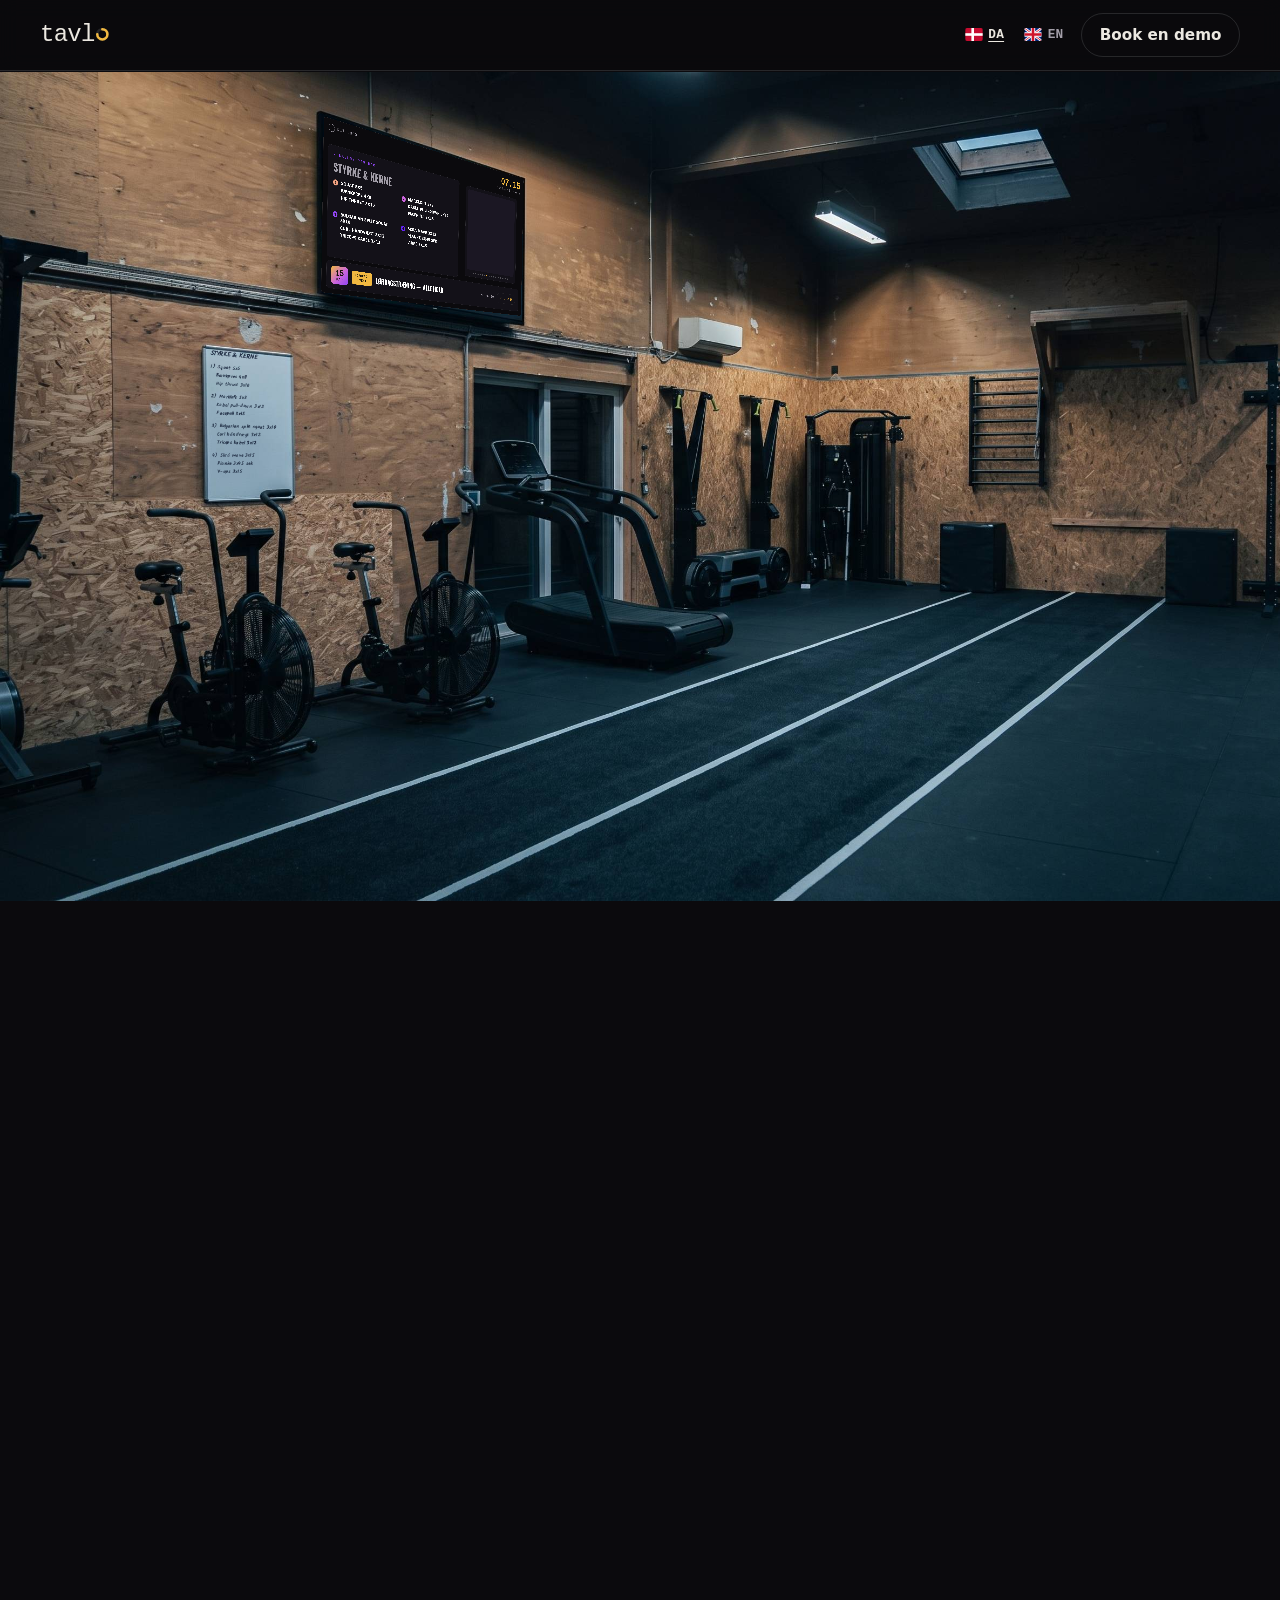
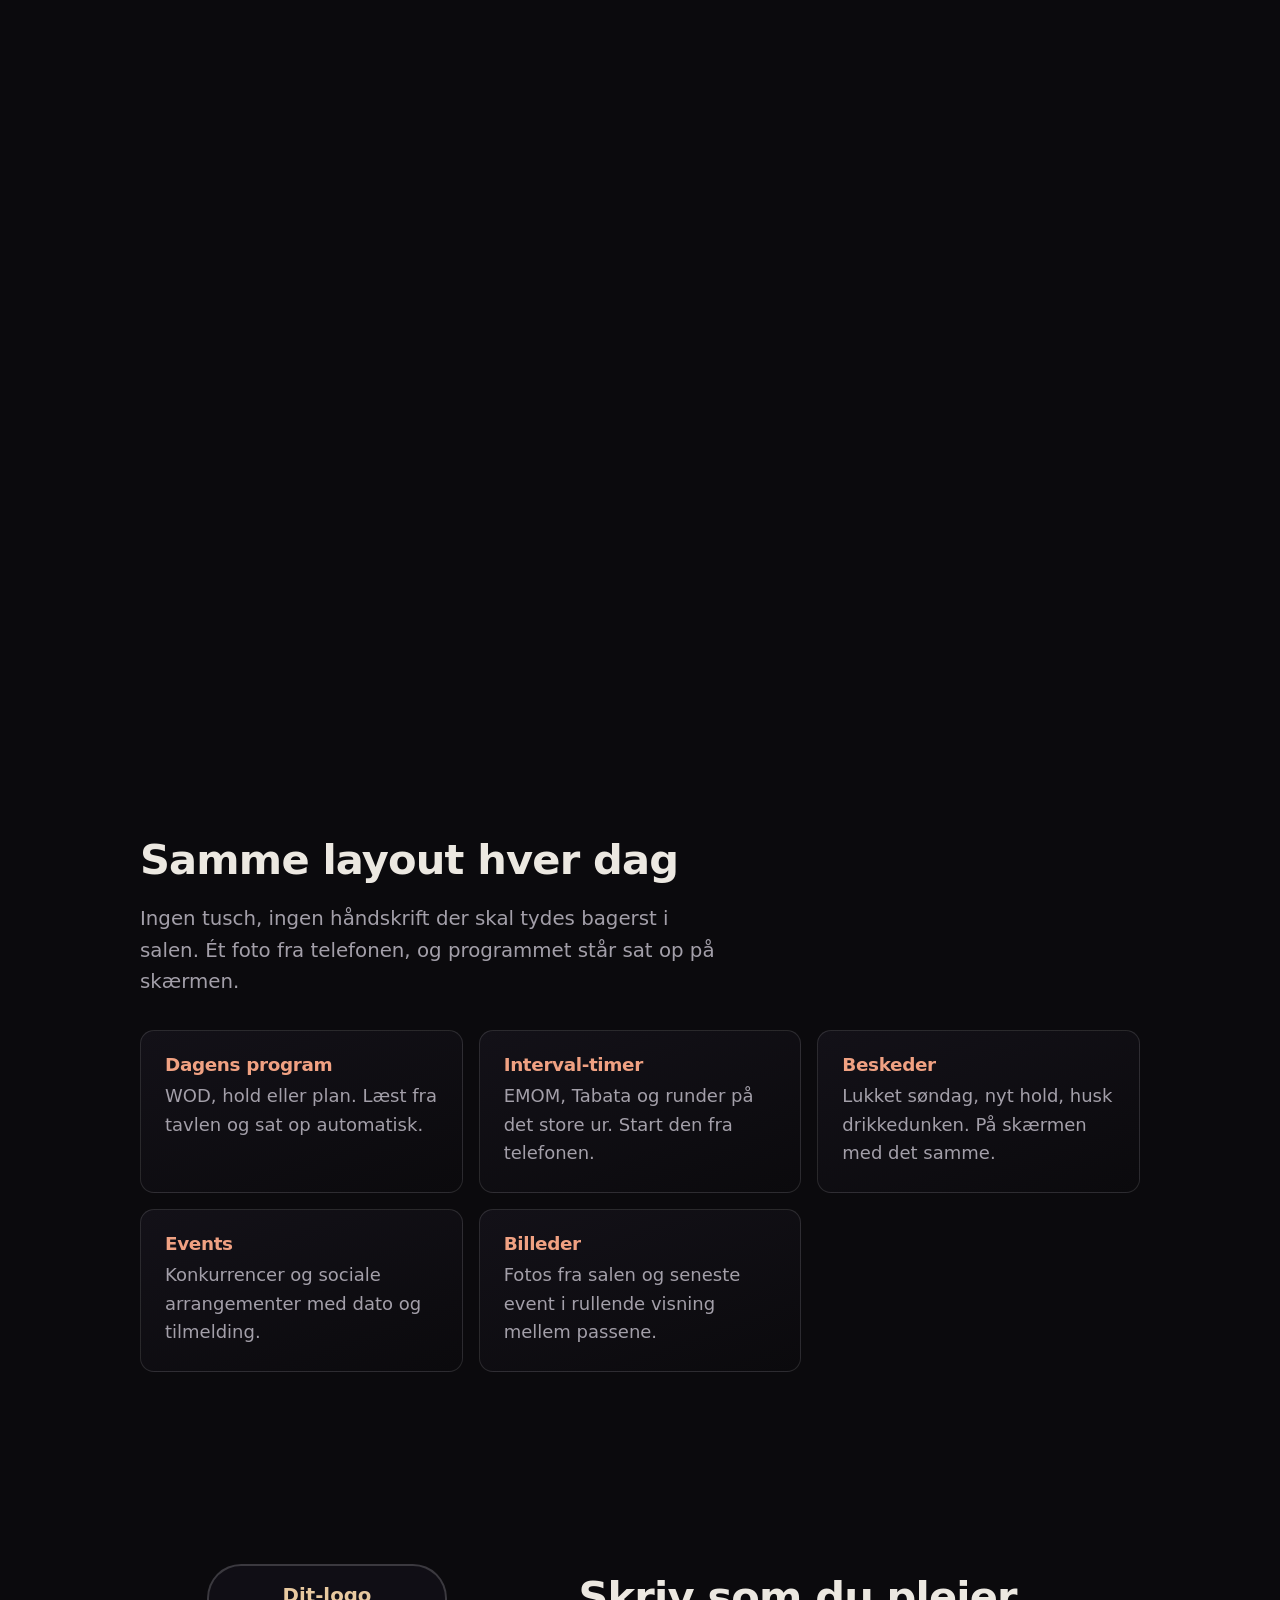
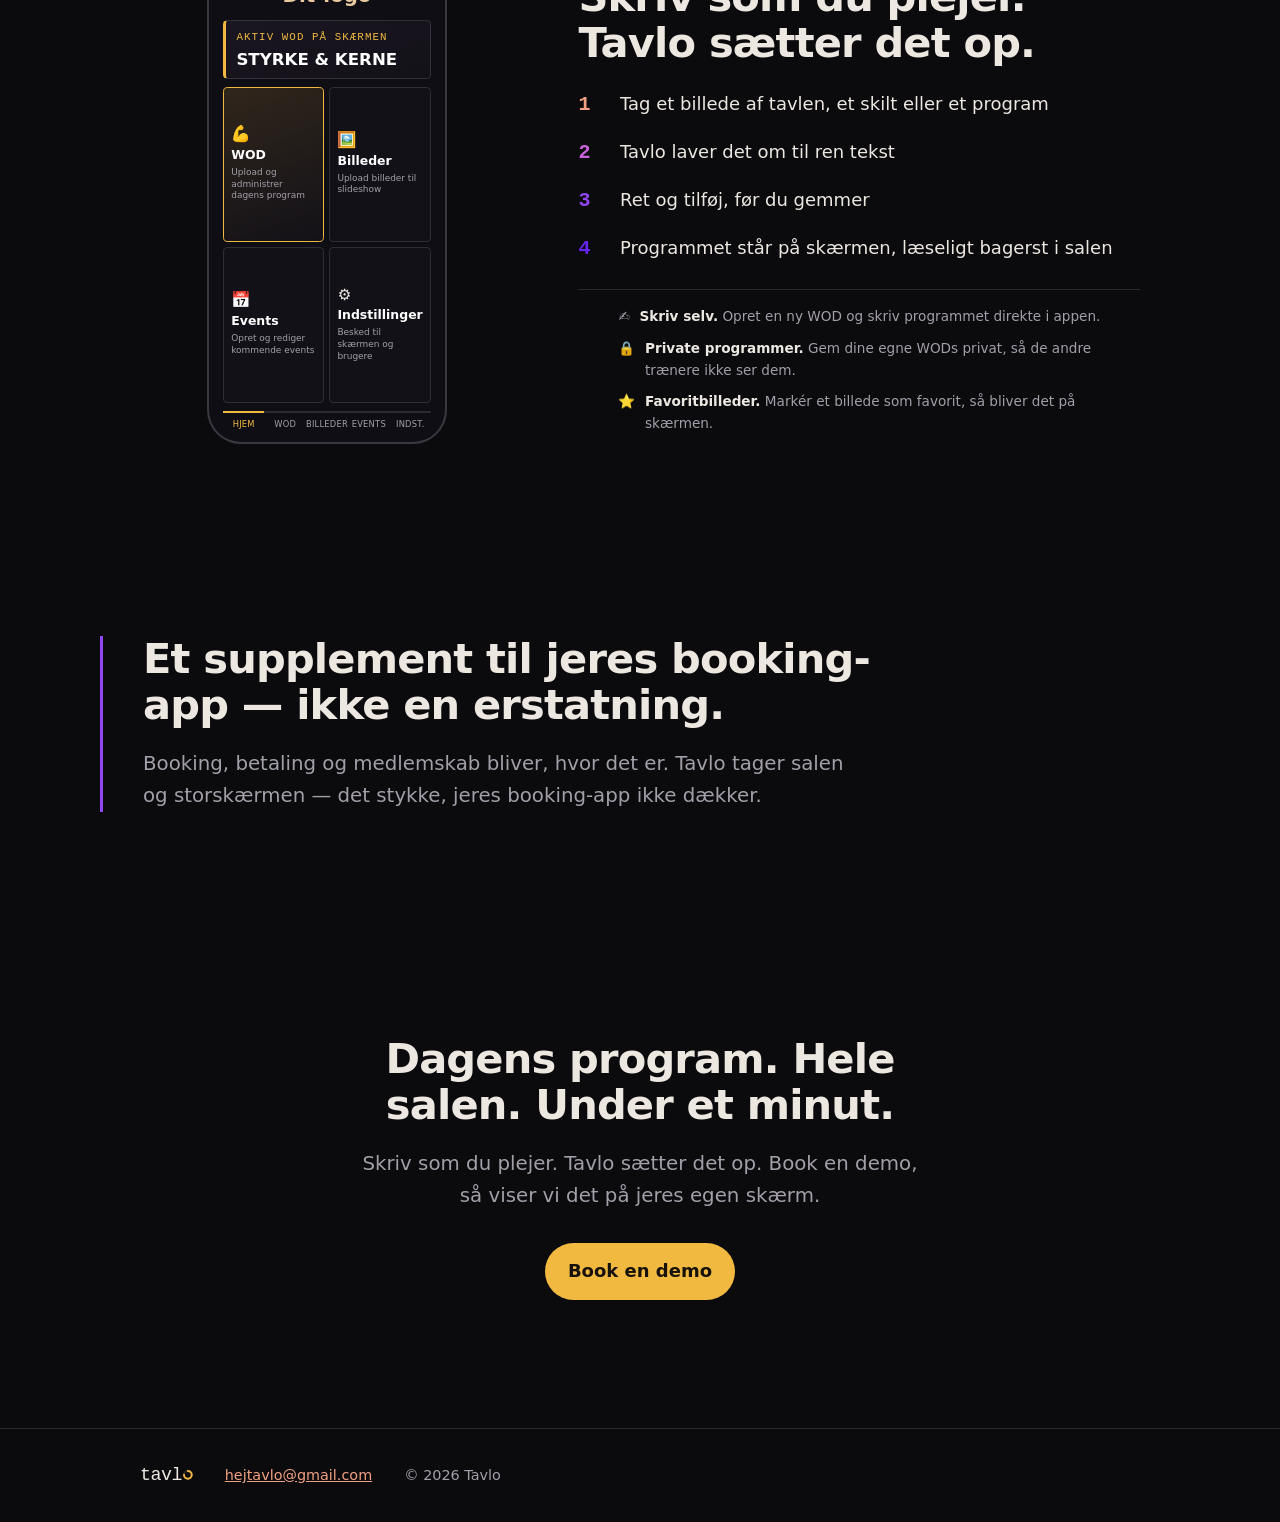
==== index.html @ c0d08b03 "Ny note-tekst og kortere hale i hero-sekvensen Noten sagde "Ingen indtastning" — det er ikke pointen" ====
<!doctype html>
<html lang="da">
<head>
  <meta charset="utf-8">
  <meta name="viewport" content="width=device-width, initial-scale=1">
  <title>Tavlo — dagens program på storskærmen, styret fra lommen</title>
  <meta name="description" content="Tavlo viser dagens program på storskærmen i salen — interval-timer, beskeder, events og billeder. Skriv tavlen som du plejer. Tavlo læser den og sætter programmet op på skærmen. Styret fra telefonen på under et minut.">
  <meta name="color-scheme" content="dark">
  <meta name="theme-color" content="#0B0A0D">
  <!-- Fjernes ved lancering — sitet er ikke offentligt annonceret endnu. -->
  <meta name="robots" content="noindex">
  <link rel="alternate" hreflang="da" href="https://dktoby84.github.io/tavlo/index.html">
  <link rel="alternate" hreflang="en" href="https://dktoby84.github.io/tavlo/en/index.html">
  <link rel="alternate" hreflang="x-default" href="https://dktoby84.github.io/tavlo/index.html">
  <link rel="icon" href="data:image/svg+xml,<svg xmlns='http://www.w3.org/2000/svg' viewBox='0 0 32 32'><circle cx='16' cy='16' r='11' fill='none' stroke='%23F2B941' stroke-width='4' stroke-linecap='round' stroke-dasharray='52 17' transform='rotate(-90 16 16)'/></svg>">
  <link rel="stylesheet" href="css/style.css">
  <script>document.documentElement.classList.add('js')</script>
</head>
<body id="top">
  <a class="skip" href="#indhold">Spring til indhold</a>

  <header class="site">
    <a class="wordmark" href="#top" aria-label="Tavlo"><span>tavl</span><svg class="ring" viewBox="0 0 100 100" aria-hidden="true"><circle class="ring-track" cx="50" cy="50" r="40"/><circle class="ring-arc" cx="50" cy="50" r="40"/></svg></a>
    <div class="site__actions">
      <nav class="lang-switch" aria-label="Sprog / Language">
        <a href="index.html" lang="da" hreflang="da" aria-current="page" data-lang-link>
          <svg class="lang-switch__flag" viewBox="0 0 20 15" aria-hidden="true"><rect width="20" height="15" fill="#c60c30"/><rect x="7" width="3" height="15" fill="#fff"/><rect y="6" width="20" height="3" fill="#fff"/></svg>
          <span>DA</span>
        </a>
        <a href="en/index.html" lang="en" hreflang="en" data-lang-link>
          <svg class="lang-switch__flag" viewBox="0 0 20 15" aria-hidden="true"><clipPath id="uk-clip-da"><rect width="20" height="15"/></clipPath><g clip-path="url(#uk-clip-da)"><rect width="20" height="15" fill="#00247d"/><path d="M0,0 L20,15 M20,0 L0,15" stroke="#fff" stroke-width="3"/><path d="M0,0 L20,15 M20,0 L0,15" stroke="#cf142b" stroke-width="1"/><path d="M10,0 V15 M0,7.5 H20" stroke="#fff" stroke-width="5"/><path d="M10,0 V15 M0,7.5 H20" stroke="#cf142b" stroke-width="3"/></g></svg>
          <span>EN</span>
        </a>
      </nav>
      <a class="btn btn-ghost" href="#demo">Book en demo</a>
    </div>
  </header>

  <main id="indhold">

    <section id="hero" class="hero-seq" aria-label="Fra telefonen til storskærmen">
      <div class="hero-seq__track" data-hero-track>
        <div class="hero-seq__stage" data-hero-stage>

          <!-- SCENE: room.jpg + dashboard-mock i fotoets pixelrum (2752x1536).
               JS saetter én transform paa .hero-scene og en homografi (matrix3d)
               paa #layer-screen (mapper 1920x1080 til tv-skaermens fire hjoerner). -->
          <div class="hero-scene" data-hero-scene aria-hidden="true">
            <figure class="hero-scene__photo-fig">
              <div class="hero-scene__photo-box">
                <img class="hero-scene__photo" src="assets/room.jpg" alt="" width="2752" height="1536">
                <!-- Haandskrevet program paa whiteboardet i baggrunden — samme
                     indhold som dashboardet (#layer-screen), bare i haanden.
                     Koordinater er kalibreret mod den lille tavle paa vaeggen
                     i room.jpg (venstre for tv'et), IKKE mod TV-quaden. -->
                <svg class="hero-scene__board" viewBox="0 0 2752 1536" preserveAspectRatio="xMidYMid slice" aria-hidden="true" focusable="false">
                  <!-- Tavlens hvide flade i room.jpg har hjoernerne (381.8 505.7)
                       (536.8 521.9) (540.4 787.5) (386.6 793.2). Den staar i
                       perspektiv: oeverste kant haelder +6 grader, nederste -2,
                       mens sidekanterne staar naesten lodret. Derfor har hver
                       linje sin EGEN rotation, regnet i tavlens plan — ét
                       faelles rotate() ville vippe hele lodret-aksen og lade
                       linjerne vandre ud over venstre kant paa vej ned. -->
                  <g font-size="8.8">
                    <text x="389.6" y="524.2" transform="rotate(5.47 389.6 524.2)" font-size="12" fill-opacity="0.9">STYRKE &amp; KERNE</text>
                    <text x="390.0" y="548.1" transform="rotate(4.80 390.0 548.1)" fill-opacity="0.82">1) Squat 5x5</text>
                    <text x="399.9" y="564.4" transform="rotate(4.36 399.9 564.4)" fill-opacity="0.88">Bænkpres 4x8</text>
                    <text x="400.2" y="579.8" transform="rotate(3.93 400.2 579.8)" fill-opacity="0.76">Hip thrust 3x10</text>
                    <text x="390.9" y="603.0" transform="rotate(3.26 390.9 603.0)" fill-opacity="0.86">2) Markløft 5x3</text>
                    <text x="400.8" y="619.0" transform="rotate(2.82 400.8 619.0)" fill-opacity="0.8">Kabel pull-down 3x12</text>
                    <text x="401.1" y="634.5" transform="rotate(2.38 401.1 634.5)" fill-opacity="0.9">Facepull 3x15</text>
                    <text x="391.9" y="657.9" transform="rotate(1.71 391.9 657.9)" fill-opacity="0.84">3) Bulgarian split squat 3x10</text>
                    <text x="401.7" y="673.6" transform="rotate(1.27 401.7 673.6)" fill-opacity="0.76">Curl håndvægt 3x12</text>
                    <text x="401.9" y="689.0" transform="rotate(0.83 401.9 689.0)" fill-opacity="0.9">Triceps kabel 3x12</text>
                    <text x="392.8" y="712.6" transform="rotate(0.16 392.8 712.6)" fill-opacity="0.82">4) Skrå mave 3x15</text>
                    <text x="402.6" y="728.0" transform="rotate(-0.28 402.6 728.0)" fill-opacity="0.88">Planke 3x45 sek</text>
                    <text x="402.8" y="743.4" transform="rotate(-0.72 402.8 743.4)" fill-opacity="0.8">V-ups 3x15</text>
                  </g>
                </svg>
              </div>
              <figcaption class="hero-layer__cap">1 — Rummet. Storskærmen på væggen er sort.</figcaption>
            </figure>

            <div class="hero-scene__screen" id="layer-screen">
              <div class="dash">
                <div class="dash__top">
                  <span class="dash__brand"><span class="dash__brand-ring" aria-hidden="true"></span><span class="dash__brand-label">Dit logo</span></span>
                  <div class="dash__clock">
                    <b class="mono">07.15</b>
                    <span class="mono">Mandag 10. marts</span>
                  </div>
                </div>

                <div class="dash__body">
                  <div class="dash__card dash__program">
                    <p class="dash__eyebrow">— Dagens program</p>
                    <h2 class="dash__title" data-wod-title>Styrke &amp; kerne</h2>
                    <div class="dash__groups">
                      <div class="dash__group">
                        <span class="dash__gnum" style="--gc: var(--orange)">1</span>
                        <ul>
                          <li>Squat 5x5</li>
                          <li>Bænkpres 4x8</li>
                          <li>Hip thrust 3x10</li>
                        </ul>
                      </div>
                      <div class="dash__group">
                        <span class="dash__gnum" style="--gc: var(--magenta)">2</span>
                        <ul>
                          <li>Markløft 5x3</li>
                          <li>Kabel pull-down 3x12</li>
                          <li>Facepull 3x15</li>
                        </ul>
                      </div>
                      <div class="dash__group">
                        <span class="dash__gnum" style="--gc: var(--lilla)">3</span>
                        <ul>
                          <li>Bulgarian split squat 3x10</li>
                          <li>Curl håndvægt 3x12</li>
                          <li>Triceps kabel 3x12</li>
                        </ul>
                      </div>
                      <div class="dash__group">
                        <span class="dash__gnum" style="--gc: var(--viola)">4</span>
                        <ul>
                          <li>Skrå mave 3x15</li>
                          <li>Planke 3x45 sek</li>
                          <li>V-ups 3x15</li>
                        </ul>
                      </div>
                    </div>
                  </div>

                  <figure class="dash__card dash__media">
                    <div class="dash__photobox" aria-hidden="true">
                      <div class="dash__photobox__sharp"></div>
                    </div>
                    <span class="dash__dots" aria-hidden="true">
                      <i></i><i></i><i></i><i></i><i></i><i></i><i></i><i class="on"></i><i></i><i></i>
                      <i></i><i></i><i></i><i></i><i></i><i></i><i></i><i></i><i></i><i></i>
                    </span>
                  </figure>
                </div>

                <div class="dash__event">
                  <div class="dash__evdate">
                    <b class="mono">15</b>
                    <span>MAR</span>
                  </div>
                  <p class="dash__evtag">Kommende<br>event</p>
                  <p class="dash__evname">Lørdagstræning — alle hold</p>
                  <p class="dash__evtime">kl. 09:30</p>
                  <span class="dash__evcount">om 5 dage</span>
                </div>
              </div>
              <p class="hero-layer__cap">3 — Storskærmen: dagens program.</p>
            </div>

            <svg class="hero-scene__debug" data-hero-debug viewBox="0 0 2752 1536" preserveAspectRatio="none" hidden>
              <polygon class="dbg-tv"></polygon>
              <polygon class="dbg-dst"></polygon>
            </svg>
          </div>

          <!-- TELEFON i forgrunden. hand.webp = haand + telefon (aegte alfakanal). Rent
               billede, ingen skaerm-mock ovenpaa. -->
          <div class="hero-phone" id="layer-hand" aria-hidden="true">
            <div class="hero-phone__device">
              <img class="hero-phone__img" src="assets/hand.webp" alt="">
              <!-- daekker "WOD" fra fotoet med samme titel som dashboardet (WOD_TITLE
                   i js/main.js). Faldbacktekst her er kun til uden-JS — hold den i sync. -->
              <div class="hero-phone__title" aria-hidden="true"><span data-wod-title>Styrke &amp; kerne</span></div>
              <div class="hero-phone__glow" data-phone-glow></div>
            </div>
            <p class="hero-layer__cap">2 — Telefonen med Tavlo.</p>
          </div>

          <!-- Én linje hen over selve overfoerslen: pointen med det hele. I
               fald-tilbagen staar den som almindelig tekst mellem telefonen og
               skaermen; med hero-on krydsfader den ind i det frie felt under
               tv'et og til hoejre for tavlen (se --note i js/main.js). -->
          <p class="hero-seq__note" id="hero-note">Tavlen skal ikke skrives om flere gange om dagen.</p>

          <!-- SEND-BUE: telefon -> tv, mellem etape 2/3 og 4. Ren p-styret via JS
               (path/dashoffset/dot), ingen egen animation-timer — koerer derfor
               korrekt baglaens ved tilbage-scroll. Skjult uden hero-on. -->
          <svg class="hero-send" data-hero-send aria-hidden="true">
            <defs>
              <linearGradient id="send-grad" data-send-grad gradientUnits="userSpaceOnUse" x1="0" y1="0" x2="0" y2="0">
                <stop offset="0%" stop-color="#F0A182"/>
                <stop offset="35%" stop-color="#CA64DC"/>
                <stop offset="68%" stop-color="#9046F3"/>
                <stop offset="100%" stop-color="#6525F7"/>
              </linearGradient>
              <filter id="send-glow" x="-60%" y="-60%" width="220%" height="220%">
                <feGaussianBlur stdDeviation="2.4" result="blur"/>
                <feMerge><feMergeNode in="blur"/><feMergeNode in="SourceGraphic"/></feMerge>
              </filter>
            </defs>
            <path class="hero-send__path" data-send-path></path>
            <circle class="hero-send__dot" data-send-dot r="5"></circle>
          </svg>

          <!-- Del A: overskrift + CTA — synlig oven paa rummet fra start. -->
          <div class="hero-seq__copy" id="hero-copy">
            <h1>Tavlen på væggen. Styret fra lommen.</h1>
            <p class="lead">Skriv som du plejer. Tavlo sætter programmet op på skærmen.</p>
            <a class="btn btn-primary" href="#demo">Book en demo</a>
          </div>

        </div>
      </div>
    </section>

    <section id="features" class="features">
      <div class="wrap">
        <h2 class="reveal">Samme layout hver dag</h2>
        <p class="lead reveal">Ingen tusch, ingen håndskrift der skal tydes bagerst i salen. Ét foto fra telefonen, og programmet står sat op på skærmen.</p>
        <ul class="feature-grid">
          <li class="card reveal">
            <h3>Dagens program</h3>
            <p>WOD, hold eller plan. Læst fra tavlen og sat op automatisk.</p>
          </li>
          <li class="card reveal">
            <h3>Interval-timer</h3>
            <p>EMOM, Tabata og runder på det store ur. Start den fra telefonen.</p>
          </li>
          <li class="card reveal">
            <h3>Beskeder</h3>
            <p>Lukket søndag, nyt hold, husk drikkedunken. På skærmen med det samme.</p>
          </li>
          <li class="card reveal">
            <h3>Events</h3>
            <p>Konkurrencer og sociale arrangementer med dato og tilmelding.</p>
          </li>
          <li class="card reveal">
            <h3>Billeder</h3>
            <p>Fotos fra salen og seneste event i rullende visning mellem passene.</p>
          </li>
        </ul>
      </div>
    </section>

    <section id="tavle" class="phone-sec">
      <div class="wrap phone-grid">
        <div class="phone-media reveal" aria-hidden="true">
          <!-- Appens hjemmeskaerm, ren HTML/CSS — ingen ny billedfil. -->
          <div class="phone">
            <p class="phone__top">Dit-logo</p>
            <div class="phone__wod">
              <p class="phone__label">Aktiv WOD på skærmen</p>
              <p class="phone__wodtitle" data-wod-title>Styrke &amp; kerne</p>
            </div>
            <div class="phone__tiles">
              <div class="phone__tile phone__tile--active">
                <span class="phone__tile-emoji">💪</span>
                <p class="phone__tile-title">WOD</p>
                <p class="phone__tile-sub">Upload og administrer dagens program</p>
              </div>
              <div class="phone__tile">
                <span class="phone__tile-emoji">🖼️</span>
                <p class="phone__tile-title">Billeder</p>
                <p class="phone__tile-sub">Upload billeder til slideshow</p>
              </div>
              <div class="phone__tile">
                <span class="phone__tile-emoji">📅</span>
                <p class="phone__tile-title">Events</p>
                <p class="phone__tile-sub">Opret og rediger kommende events</p>
              </div>
              <div class="phone__tile">
                <span class="phone__tile-emoji">⚙️</span>
                <p class="phone__tile-title">Indstillinger</p>
                <p class="phone__tile-sub">Besked til skærmen og brugere</p>
              </div>
            </div>
            <nav class="phone__nav">
              <span class="on">Hjem</span>
              <span>WOD</span>
              <span>Billeder</span>
              <span>Events</span>
              <span>Indst.</span>
            </nav>
          </div>
        </div>
        <div class="phone-copy">
          <h2 class="reveal">Skriv som du plejer. Tavlo sætter det op.</h2>
          <ol class="tavle-steps reveal">
            <li><span class="tavle-steps__num mono" style="color: var(--orange)">1</span><p>Tag et billede af tavlen, et skilt eller et program</p></li>
            <li><span class="tavle-steps__num mono" style="color: var(--magenta)">2</span><p>Tavlo laver det om til ren tekst</p></li>
            <li><span class="tavle-steps__num mono" style="color: var(--lilla)">3</span><p>Ret og tilføj, før du gemmer</p></li>
            <li><span class="tavle-steps__num mono" style="color: var(--viola)">4</span><p>Programmet står på skærmen, læseligt bagerst i salen</p></li>
          </ol>
          <ul class="tavle-minor reveal">
            <li><span aria-hidden="true">✍️</span> <span><strong>Skriv selv.</strong> Opret en ny WOD og skriv programmet direkte i appen.</span></li>
            <li><span aria-hidden="true">🔒</span> <span><strong>Private programmer.</strong> Gem dine egne WODs privat, så de andre trænere ikke ser dem.</span></li>
            <li><span aria-hidden="true">⭐</span> <span><strong>Favoritbilleder.</strong> Markér et billede som favorit, så bliver det på skærmen.</span></li>
          </ul>
        </div>
      </div>
    </section>

    <section id="position" class="position">
      <div class="wrap">
        <h2 class="reveal">Et supplement til jeres booking-app — ikke en erstatning.</h2>
        <p class="lead reveal">Booking, betaling og medlemskab bliver, hvor det er. Tavlo tager salen
          og storskærmen — det stykke, jeres booking-app ikke dækker.</p>
      </div>
    </section>

    <section id="demo" class="demo">
      <div class="wrap">
        <h2 class="reveal">Dagens program. Hele salen. Under et minut.</h2>
        <p class="lead reveal">Skriv som du plejer. Tavlo sætter det op. Book en demo, så viser vi det på jeres egen skærm.</p>
        <p class="reveal"><a class="btn btn-primary" href="mailto:hejtavlo@gmail.com?subject=Demo%20af%20Tavlo">Book en demo</a></p>
      </div>
    </section>

  </main>

  <footer class="site-foot">
    <div class="wrap foot-grid">
      <span class="wordmark small" aria-hidden="true"><span>tavl</span><svg class="ring" viewBox="0 0 100 100" aria-hidden="true"><circle class="ring-track" cx="50" cy="50" r="40"/><circle class="ring-arc" cx="50" cy="50" r="40"/></svg></span>
      <a href="mailto:hejtavlo@gmail.com">hejtavlo@gmail.com</a>
      <span>© 2026 Tavlo</span>
    </div>
  </footer>

  <script src="js/main.js" defer></script>
</body>
</html>
---- css/style.css ----
/* Tavlo — marketing-site. Vanilla CSS, ingen build. */

/* Smal, fed display-skrift til dashboard-mockets overskrifter (Oswald 700,
   OFL-licens, selv-hostet — ingen Google Fonts-CDN paa den lave side). */
@font-face {
  font-family: "Oswald";
  font-style: normal;
  font-weight: 700;
  font-display: swap;
  src: url("../assets/fonts/oswald-700.woff2") format("woff2");
}

/* Haandskrift til tavle-overlayet i hero-rummet (Kalam 700, OFL-licens,
   selv-hostet — ingen Google Fonts-CDN). Kun de tegn programmet bruger. */
@font-face {
  font-family: "Kalam";
  font-style: normal;
  font-weight: 700;
  font-display: swap;
  src: url("../assets/fonts/kalam-bold.woff2") format("woff2");
}

:root {
  --guld: #F2B941;   /* kun maerket, timer-ringen og primaer CTA */
  --orange: #F0A182;
  --magenta: #CA64DC;
  --lilla: #9046F3;
  --viola: #6525F7;
  --bg: #0B0A0D;
  --bg-2: #131118;
  --bg-3: #1b1723;
  --ink: #ECE8E1;
  --ink-dim: #A39FA9;
  --line: rgba(255, 255, 255, 0.12);
  --mono: ui-monospace, "JetBrains Mono", "SF Mono", Menlo, Consolas, monospace;
  /* Headline-font vaelges i session 2 (UI UX Pro Max). Solid systemstak indtil da. */
  --sans: "Inter", system-ui, -apple-system, "Segoe UI", Roboto, sans-serif;
  --display: "Oswald", "Arial Narrow", var(--sans);
  --wrap: 1080px;
}

* { box-sizing: border-box; }

/* Ingen overflow paa html/body — enhver ikke-visible vaerdi paa en forfader
   kan faelde position: sticky i hero-sekvensen. */
html { scroll-behavior: smooth; }

body {
  margin: 0;
  background: var(--bg);
  color: var(--ink);
  font-family: var(--sans);
  font-size: clamp(1rem, 0.95rem + 0.3vw, 1.125rem);
  line-height: 1.6;
  -webkit-font-smoothing: antialiased;
}

h1, h2, h3 { line-height: 1.1; font-weight: 700; letter-spacing: -0.02em; text-wrap: balance; }
h1 { font-size: clamp(2.2rem, 1.4rem + 4vw, 4rem); margin: 0 0 0.5em; }
h2 { font-size: clamp(1.6rem, 1.2rem + 2.2vw, 2.6rem); margin: 0 0 0.5em; }
h3 { font-size: 1.15rem; margin: 0 0 0.35em; }
p { margin: 0 0 1rem; }
.mono { font-family: var(--mono); font-variant-numeric: tabular-nums; }

a { color: var(--orange); }

:focus-visible { outline: 2px solid var(--magenta); outline-offset: 3px; border-radius: 3px; }

.skip {
  position: absolute; left: 1rem; top: -3rem;
  background: var(--ink); color: var(--bg); padding: 0.6rem 1rem;
  border-radius: 8px; text-decoration: none; transition: top 0.15s;
}
.skip:focus { top: 1rem; z-index: 20; }

.wrap { max-width: var(--wrap); margin-inline: auto; padding-inline: clamp(1.25rem, 5vw, 2.5rem); }

/* ---- Knapper ---- */
.btn {
  display: inline-block; padding: 0.8rem 1.4rem; border-radius: 999px;
  font-weight: 600; text-decoration: none; border: 1px solid transparent;
  transition: transform 0.12s ease, background 0.15s ease;
}
.btn:hover { transform: translateY(-2px); }
.btn-primary { background: var(--guld); color: #17130A; }
.btn-ghost { border-color: var(--line); color: var(--ink); }
.btn-ghost:hover { border-color: var(--ink-dim); }

/* ---- Wordmark + timer-ring ---- */
.wordmark {
  display: inline-block; white-space: nowrap;
  font-family: var(--mono); font-size: 1.5rem; font-weight: 500;
  letter-spacing: -0.03em; color: var(--ink); text-decoration: none;
}
.wordmark.small { font-size: 1.15rem; }
/* ringen erstatter det sidste o: hoejde = et lille o (x-hoejde) paa grundlinjen,
   afstand l->ring = oevrig bogstavafstand */
.wordmark .ring {
  display: inline-block; width: 1ex; height: 1ex;
  vertical-align: baseline; margin-left: 0.06em;
}
.ring-track { fill: none; stroke: var(--line); stroke-width: 20; }
.ring-arc {
  fill: none; stroke: var(--guld); stroke-width: 20; stroke-linecap: round;
  stroke-dasharray: 251; stroke-dashoffset: 66; transform: rotate(-90deg); transform-origin: 50% 50%;
}

/* ---- Header ---- */
.site {
  position: sticky; top: 0; z-index: 15;
  display: flex; align-items: center; justify-content: space-between;
  gap: 1rem; padding: 0.8rem clamp(1.25rem, 5vw, 2.5rem);
  background: rgba(11, 10, 13, 0.72); backdrop-filter: blur(10px);
  border-bottom: 1px solid var(--line);
}
.site .btn { padding: 0.55rem 1.1rem; font-size: 0.95rem; white-space: nowrap; }
.site__actions { display: flex; align-items: center; gap: 0.6rem; }

/* ---- Sprogskift ---- */
.lang-switch { display: flex; gap: 0.25rem; }
.lang-switch a {
  display: flex; align-items: center; gap: 0.35rem;
  padding: 0.3rem 0.5rem; border-radius: 6px;
  font: 600 0.8rem var(--mono); letter-spacing: 0.02em;
  color: var(--ink-dim); text-decoration: none;
}
.lang-switch a:hover { color: var(--ink); }
.lang-switch a[aria-current="page"] { color: var(--ink); font-weight: 800; text-decoration: underline; text-underline-offset: 3px; }
.lang-switch__flag { flex: none; display: block; width: 18px; height: 13px; border-radius: 2px; }

@media (max-width: 430px) {
  .site { padding-inline: 1rem; }
  .wordmark { font-size: 1.25rem; }
  .site .btn { padding: 0.5rem 0.85rem; font-size: 0.85rem; }
  .site__actions { gap: 0.4rem; }
  .lang-switch a { padding: 0.3rem 0.35rem; }
  .lang-switch__flag { display: none; }   /* ikke plads til flag + tekst + CTA paa smal skaerm */
}

/* =====================================================================
   HERO-SEKVENS
   Fald-tilbage (dette): fem lag stablet lodret med billedtekst, ingen
   animation. html.hero-on (sat af JS naar bevaegelse er tilladt) laegger
   den sticky, scroll-drevne version ovenpaa.
   ===================================================================== */
.hero-seq { position: relative; background: var(--bg); }
.hero-layer__cap { margin: 0; color: var(--ink-dim); max-width: 46ch; text-align: center; padding-inline: 1.25rem; }

/* ============ FALD-TILBAGE: etaperne stablet lodret, ingen bevaegelse ============ */
.hero-seq__stage { display: grid; gap: clamp(2rem, 6vw, 4rem); padding: clamp(2.5rem, 7vw, 5rem) 0; }
.hero-scene { display: contents; }   /* boernene bliver direkte stage-grid-items -> kan ordnes */
.hero-scene__photo-fig { order: 1; margin: 0; text-align: center; }
/* .hero-scene__photo-box holder foto + haandskrift-overlay i samme boks, saa
   de altid faar praecis samme size/crop (object-fit sidder paa boksen, ikke
   paa de enkelte lag) — se note ved .hero-scene__board. */
.hero-scene__photo-box {
  position: relative; display: block; width: min(920px, 92vw); margin-inline: auto;
  aspect-ratio: 16 / 9; overflow: hidden;
  border-radius: 16px; border: 1px solid var(--line);
  background: linear-gradient(160deg, var(--bg-3), var(--bg));
}
.hero-scene__photo,
.hero-scene__board { position: absolute; inset: 0; display: block; width: 100%; height: 100%; }
.hero-scene__photo { object-fit: cover; }
/* Haandskrevet program paa tavlen i fotoet — samme program som dashboardet,
   bare skrevet i haanden. preserveAspectRatio="xMidYMid slice" paa selve
   SVG'en (ikke via CSS) giver den samme beskaering som .hero-scene__photos
   object-fit: cover/fill, saa den foelger tavlen praecist i begge tilstande. */
.hero-scene__board { pointer-events: none; }
.hero-scene__board text { font-family: "Kalam", cursive; font-weight: 700; fill: #131f36; }
.hero-phone { order: 2; display: grid; justify-items: center; gap: 1rem; }
.hero-phone__device {
  position: relative; width: min(320px, 66vw); aspect-ratio: 800 / 1189;
  border-radius: 16px; overflow: hidden; border: 1px solid var(--line);
  background: linear-gradient(160deg, var(--bg-3), var(--bg));
}
.hero-phone__img { position: absolute; inset: 0; width: 100%; height: 100%; object-fit: cover; display: block; }
.hero-seq__note {
  order: 3; margin: 0; text-align: center; max-width: 34ch; margin-inline: auto;
  padding-inline: 1.25rem; color: var(--ink); font-weight: 600;
}
.hero-scene__screen { order: 4; text-align: center; }
.hero-scene__screen .dash { margin-inline: auto; width: min(1040px, 92vw); }
.hero-seq__copy {
  order: 5; display: grid; justify-items: center; gap: 1rem; text-align: center;
  padding-inline: clamp(1.25rem, 5vw, 2.5rem);
}
.hero-seq__copy h1 { max-width: 16ch; }
.hero-seq__copy .lead { max-width: 40ch; margin: 0; }
.hero-layer__cap { margin-top: 1rem; }
.hero-scene__debug { display: none; }
.dash { width: min(1040px, 92vw); }

/* ============ html.hero-on: den scroll-drevne version ============ */
html.hero-on .hero-seq__track { height: 430svh; }
@media (max-width: 640px) { html.hero-on .hero-seq__track { height: 360svh; } }

/* --hdr-h saettes af js/main.js (headerens maalte hoejde) — stagen skal sidde
   LIGE under headeren, ellers begge sticky-elementer om at sidde paa y=0 og
   headeren daekker toppen af scenen (tv'et rammer headeren).
   lvh, ikke svh: stagen skal daekke hele skaermen ogsaa naar Safaris flydende
   vaerktoejslinje forsvinder midt i scroll (dynamisk, stoerre viewport) —
   ellers naar baggrundslagene (foto, haand) ikke helt ned, og der staar en
   sort bjaelke i bunden med haanden skaaret vandret over. Det GARANTEREDE
   (svh-baserede) omraade bruges kun i JS til at placere det der skal kunne
   ses (dashboardets slut-rektangel, se layoutScene/safeVh). */
html.hero-on .hero-seq__stage {
  position: sticky; top: var(--hdr-h, 0px); height: calc(100lvh - var(--hdr-h, 0px));
  padding: 0; display: block; overflow: hidden;
}

/* --- Scene: room.jpg + dashboard i ét koordinatrum, transform fra JS --- */
html.hero-on .hero-scene {
  position: absolute; top: 0; left: 0;
  width: 2752px; height: 1536px;          /* = room.jpg naturlige pixels */
  display: block; transform-origin: 0 0;
  will-change: transform; z-index: 0;
}
html.hero-on .hero-scene__photo-fig {
  position: absolute; inset: 0; margin: 0; display: block;
  background: var(--bg); z-index: 1;      /* sort bund naar fotoet fader */
}
html.hero-on .hero-scene__photo-box {
  position: absolute; inset: 0; width: 100%; height: 100%;
  border: 0; border-radius: 0; background: none; overflow: visible;
}
html.hero-on .hero-scene__photo {
  border: 0; border-radius: 0; object-fit: fill;
  opacity: calc(1 - var(--veil, 0));
}
/* Haandskrift-overlayet arver .hero-scene's egen translate+scale ved bare at
   vaere i samme 2752x1536-pixelrum — ingen egen homografi noedvendig (modsat
   #layer-screen, der skal foldes ud til en flad rude; overlayet er en fast del
   af fotoet). To ting tager det med: --veil (fotoet fader til sort som resten
   af rummet) og --board-ink (tavlen toemmes mens programmet sendes til
   skaermen). Uden JS staar begge paa "fuldt blaek". */
html.hero-on .hero-scene__board { opacity: calc((1 - var(--veil, 0)) * var(--board-ink, 1)); }
html.hero-on .hero-scene__screen {
  position: absolute; top: 0; left: 0; width: 1920px; height: 1080px; display: block;
  transform-origin: 0 0; z-index: 2;
}
/* opacity paa .dash (ikke #layer-screen selv) saa send-buens ankomst-glød
   (box-shadow paa #layer-screen, se send-buen laengere nede) kan ses FOER
   dashboardets indhold faeder ind i etape 4 — de deler ellers opacity 0. */
html.hero-on .hero-scene__screen .dash { opacity: var(--tv-on, 0); }
html.hero-on .hero-scene__screen .dash { width: 100%; height: 100%; aspect-ratio: auto; }
html.hero-on .hero-scene .hero-layer__cap { display: none; }
html.hero-on .hero-scene__debug {
  display: block; position: absolute; inset: 0; width: 100%; height: 100%;
  overflow: visible; pointer-events: none; z-index: 3;
}
html.hero-on .hero-scene__debug .dbg-tv { fill: none; stroke: #ff2d2d; stroke-width: 4; }
html.hero-on .hero-scene__debug .dbg-tv-dot { fill: #ff2d2d; }
html.hero-on .hero-scene__debug .dbg-dst { fill: none; stroke: #34d399; stroke-width: 4; stroke-dasharray: 14 10; }
.hero-debug-readout {
  position: fixed; left: 8px; bottom: 8px; z-index: 50;
  max-width: calc(100vw - 16px); max-height: 60vh; overflow: auto;
  font: 11px/1.5 var(--mono); color: #34d399; background: rgba(0, 0, 0, 0.82);
  padding: 7px 10px; border-radius: 6px; white-space: pre-wrap; word-break: break-word;
  pointer-events: none;
}

/* --- Telefon: stiger op (--phone-up), holder, saenkes ud (--phone-down) ---
   Hoejde er STABIL lvh (ikke 100%/inset:0 af stagen) — stagen krymper selv i
   landings-fasen (se js/main.js), og translateY her er en PROCENT af denne
   boks' egen hoejde. Skulle den krympe med, ville skjule-afstanden ogsaa
   krympe, og haanden kunne blive delvist synlig igen mens dashboardet lander. */
html.hero-on .hero-phone {
  position: absolute; top: 0; left: 0; width: 100%;
  height: calc(100lvh - var(--hdr-h, 0px));
  display: grid; place-items: center; z-index: 4;
  transform: translateY(calc(140% - 108% * var(--phone-up, 0) + 108% * var(--phone-down, 0)));
}
html.hero-on .hero-phone__device {
  --ph: 76lvh;   /* baggrundslag (haand) — lvh, se note ved .hero-seq__stage */
  height: var(--ph); width: calc(var(--ph) * 800 / 1189);
  border: 0; border-radius: 0; background: none; overflow: visible;
}
html.hero-on .hero-phone__img {
  /* hand.webp har aegte alfakanal (baggrund fjernet) — ingen mask-image-fade noedvendig */
  width: 100%; height: 100%; object-fit: fill;
}
html.hero-on .hero-phone .hero-layer__cap { display: none; }

/* --- Overskrift + CTA: synlig fra start, forsvinder helt naar telefonen rejser sig
   (etape 2/3) og kommer ikke tilbage igen i sekvensen. --copy-dim gaar kun én vej 0->1.
   .copy-hidden saettes af js/main.js naar copyDim = 1, saa den usynlige CTA ikke
   ligger og fanger museklik oven paa dashboard/telefon resten af sekvensen. --- */
html.hero-on .hero-seq__copy {
  position: absolute; left: 0; right: 0; bottom: 0; z-index: 5;
  padding: 5rem clamp(1.25rem, 5vw, 2.5rem) clamp(2rem, 7vh, 4rem);
  background: linear-gradient(to top, var(--bg) 40%, rgba(11, 10, 13, 0.86) 66%, transparent);
  opacity: calc(1 - var(--copy-dim, 0));
}
html.hero-on .hero-seq__copy.copy-hidden { pointer-events: none; }

/* --- Noten hen over overfoerslen ---
   Sidder i det frie felt mellem tv'ets underkant og telefonens overkant (maalt
   ved 390 og 1920: ca. 31-41 % af stagens hoejde begge steder). Egen moerk
   plade bag teksten, fordi den ellers staar paa lys kryds-finér — kontrasten
   kan ikke garanteres mod fotoet. --note styres af js/main.js. */
html.hero-on .hero-seq__note {
  position: absolute; top: 33%; left: 50%; transform: translateX(-50%);
  width: min(32ch, 62%); max-width: none; z-index: 5;
  margin: 0; padding: 0.7rem 0.95rem;
  background: rgba(11, 10, 13, 0.82); backdrop-filter: blur(8px);
  border: 1px solid var(--line); border-radius: 12px;
  font-size: clamp(0.95rem, 0.9rem + 0.25vw, 1.1rem); line-height: 1.35;
  opacity: var(--note, 0); pointer-events: none;
}
@media (max-width: 640px) {
  /* Tavlen ligger i venstre side her — noten rykker til hoejre for den, saa
     den hverken daekker tavlen eller tv'et. */
  html.hero-on .hero-seq__note {
    top: 31%; left: auto; right: 4%; transform: none;
    width: min(22ch, 62%); text-align: right;
  }
}
html.hero-on .hero-seq:focus-within .hero-seq__copy,
.hero-seq:focus-within .hero-seq__copy { opacity: 1; pointer-events: auto; }

@media (max-width: 640px) {
  html.hero-on .hero-phone__device { --ph: 62lvh; }
  html.hero-on .hero-phone {
    align-items: end;
    transform: translateY(calc(90% - 74% * var(--phone-up, 0) + 100% * var(--phone-down, 0)));
  }
}

/* ---- Dashboard-mock (#layer-screen) ----
   Naer-sort bund, ingen farveskaer. Indhold i egne kort (tynd kant, runde
   hjoerner). cqw er relativ til .dash's egen bredde, saa maalene i kommentarer
   (ca. Xpx) er regnet ved 1920px-bredde — samme markup skalerer korrekt ned
   til mobil-fald-tilbagens ~360px bredde. */
.dash {
  container-type: inline-size;
  position: relative;
  aspect-ratio: 16 / 9;
  display: grid;
  grid-template-rows: auto minmax(0, 1fr) auto;
  gap: 1.6cqw;
  padding: 2.4cqw 2.8cqw;
  border: 1px solid var(--line);
  border-radius: 1.4cqw;
  overflow: hidden;
  text-align: left;
  background: var(--bg);
}

/* -- topbjaelke -- */
.dash__top { display: flex; align-items: flex-start; justify-content: space-between; }
.dash__brand { display: flex; align-items: center; gap: 1cqw; }
.dash__brand-ring {
  flex: none; width: 2.6cqw; height: 2.6cqw; min-width: 20px; min-height: 20px;
  border-radius: 999px; border: max(1.5px, 0.16cqw) solid var(--ink-dim);
}
.dash__brand-label {
  font-family: var(--mono); font-size: 1.45cqw; letter-spacing: 0.14em;
  text-transform: uppercase; color: var(--ink-dim);
}
.dash__clock { text-align: right; line-height: 1.05; }
.dash__clock b {
  display: block; font-family: var(--mono); font-weight: 600;
  font-size: 4.15cqw; color: var(--guld); /* ca. 80px @1920 */
}
.dash__clock span {
  font-family: var(--mono); font-size: 1.3cqw; letter-spacing: 0.12em; color: var(--ink-dim);
}

/* -- krop: program-kort + billed-kort -- */
.dash__body { display: grid; grid-template-columns: 63% 1fr; gap: 1.6cqw; min-height: 0; }
.dash__card {
  background: var(--bg-2); border: 1px solid var(--line); border-radius: 1.2cqw;
  min-height: 0; overflow: hidden;
}
.dash__program { padding: 2cqw 2.2cqw; display: flex; flex-direction: column; min-height: 0; }
.dash__eyebrow {
  margin: 0 0 0.9cqw; font-family: var(--mono); font-size: 1.35cqw;
  letter-spacing: 0.25em; text-transform: uppercase; color: var(--lilla);
}
.dash__title {
  margin: 0 0 2cqw; font-family: var(--display); font-weight: 700;
  font-size: 3.75cqw; /* ca. 72px @1920 */ text-transform: uppercase;
  letter-spacing: 0.01em; color: var(--ink-dim);
}
.dash__groups {
  display: grid; grid-template-columns: 1fr 1fr; grid-template-rows: 1fr 1fr;
  gap: 1.8cqw 3cqw; min-height: 0;
}
.dash__group { display: flex; gap: 1.2cqw; align-items: flex-start; min-width: 0; }
.dash__gnum {
  flex: none; width: 2cqw; height: 2cqw; min-width: 18px; min-height: 18px;
  border-radius: 999px; display: grid; place-items: center;
  font-family: var(--mono); font-weight: 700; font-size: 1.4cqw; color: #17130A;
  background: var(--gc); margin-top: 0.15cqw;
}
.dash__group ul { list-style: none; margin: 0; padding: 0; display: grid; gap: 0.55cqw; min-width: 0; }
.dash__group li {
  font-weight: 700; text-transform: uppercase; color: #fff;
  font-size: 1.5cqw; /* ca. 28px @1920 */ line-height: 1.3;
}

/* -- billedkort: karrusel. Uden foto (ingen reference leveret) falder den
   tilbage til en neutral moerk flade i paletten — aldrig et brudt billede-ikon. -- */
.dash__media { padding: 1.2cqw; display: flex; flex-direction: column; gap: 1cqw; }
.dash__photobox {
  position: relative; flex: 1; min-height: 0; border-radius: 0.9cqw; overflow: hidden;
  background: var(--bg-3);
}
.dash__photobox::before {
  content: ""; position: absolute; inset: -12%;
  background: var(--dash-photo, none) center / cover;
  filter: blur(18px) brightness(0.55); transform: scale(1.08);
}
.dash__photobox__sharp {
  position: absolute; left: 0; right: 0; top: 50%; transform: translateY(-50%);
  aspect-ratio: 16 / 9; width: 100%; max-height: 92%;
  background: var(--dash-photo, none) center / cover;   /* usynlig naar intet foto er sat */
}
.dash__dots { display: flex; gap: 0.55cqw; justify-content: center; flex-wrap: wrap; flex: none; }
.dash__dots i { width: 0.55cqw; height: 0.55cqw; min-width: 4px; min-height: 4px; border-radius: 999px; background: rgba(255, 255, 255, 0.28); }
.dash__dots i.on { background: var(--guld); }

/* -- eventbjaelke -- */
.dash__event {
  display: flex; align-items: center; gap: 1.8cqw;
  background: var(--bg-2); border: 1px solid var(--line); border-radius: 1.2cqw;
  padding: 1.6cqw 2cqw;
}
.dash__evdate {
  flex: none; display: grid; justify-items: center; line-height: 1;
  padding: 0.9cqw 1.7cqw; border-radius: 0.9cqw; color: #17130A;
  background: linear-gradient(135deg, var(--guld), var(--magenta) 55%, var(--lilla));
}
.dash__evdate b { font-family: var(--mono); font-size: 3cqw; }
.dash__evdate span { font-family: var(--mono); font-size: 1.3cqw; font-weight: 700; letter-spacing: 0.1em; }
.dash__evtag {
  flex: none; margin: 0; font-family: var(--mono); font-size: 1.15cqw; font-weight: 700;
  letter-spacing: 0.1em; text-transform: uppercase; text-align: center; line-height: 1.4;
  color: #17130A; background: var(--guld); padding: 0.7cqw 1.2cqw; border-radius: 0.7cqw;
}
.dash__evname {
  margin: 0; min-width: 0; flex: 1; font-family: var(--display); font-weight: 700;
  text-transform: uppercase; color: #fff; font-size: 2.5cqw;
  overflow: hidden; text-overflow: ellipsis; white-space: nowrap;
}
.dash__evtime { flex: none; margin: 0; font-family: var(--mono); font-size: 1.5cqw; color: var(--ink-dim); }
.dash__evcount {
  flex: none; font-family: var(--mono); font-size: 1.5cqw; color: var(--guld);
  padding: 0.85cqw 1.8cqw; border: 1px solid var(--line); border-radius: 999px;
}

/* -- patch over "WOD" i hand.webp, saa telefonen viser samme titel som
   dashboardet (WOD_TITLE i js/main.js, ét sted, bruges begge steder).
   Koordinater maalt i hand.webp's egne procenter, samme container som
   billedet (.hero-phone__device) — foelger alle bevaegelser af sig selv. -- */
.hero-phone__title {
  position: absolute; left: 15%; top: 21.5%; width: 38%; height: 5.5%;
  border-radius: 15%; background: var(--bg-2);
  display: grid; place-items: center; container-type: inline-size;
}
.hero-phone__title span {
  font-family: var(--sans); font-weight: 700; color: #fff; text-align: center;
  font-size: 13cqw; line-height: 1; white-space: nowrap;
}

/* -- telefonens skaerm-glød (send-animation) -- */
.hero-phone__glow {
  position: absolute; left: 12%; top: 2%; width: 41%; height: 63%;
  border-radius: 6% / 3.6%; pointer-events: none; mix-blend-mode: screen;
  background: radial-gradient(60% 55% at 50% 38%, rgba(255, 255, 255, 0.9), rgba(242, 185, 65, 0.4) 45%, transparent 75%);
  opacity: var(--send-glow, 0);
}

/* -- send-buen: telefon -> tv. Ren p-drevet, ingen egen timer, saa tilbage-
   scroll bare koerer den samme kurve baglaens. Skjult uden hero-on/JS. -- */
.hero-send { display: none; }
html.hero-on .hero-send {
  display: block; position: absolute; inset: 0; width: 100%; height: 100%;
  overflow: visible; pointer-events: none; z-index: 6;
  opacity: var(--send-opacity, 0);
}
.hero-send__path { fill: none; stroke: url(#send-grad); stroke-width: 3; stroke-linecap: round; filter: url(#send-glow); }
.hero-send__dot { fill: #fff; filter: url(#send-glow); }
html.hero-on .hero-scene__screen {
  box-shadow: 0 0 calc(var(--send-flash, 0) * 70px) calc(var(--send-flash, 0) * 12px) rgba(202, 100, 220, calc(var(--send-flash, 0) * 0.9));
}

/* ---- Features-grid ---- */
.features { padding: clamp(3rem, 8vw, 6rem) 0; }
.feature-grid {
  list-style: none; margin: 2rem 0 0; padding: 0;
  display: grid; gap: 1rem; grid-template-columns: repeat(auto-fit, minmax(240px, 1fr));
}
.card {
  padding: 1.5rem; border: 1px solid var(--line); border-radius: 14px;
  background: linear-gradient(160deg, var(--bg-2), var(--bg));
}
.card h3 { color: var(--orange); }
.card p { margin: 0; color: var(--ink-dim); }
.lead { color: var(--ink-dim); font-size: 1.1em; max-width: 46ch; }

/* ---- Telefon-sektion: appens hjemmeskaerm (ren HTML/CSS, ingen billedfil) ---- */
.phone-sec { padding: clamp(3rem, 8vw, 6rem) 0; }
.phone-grid { display: grid; gap: clamp(2rem, 6vw, 4rem); align-items: center; }
.phone-grid > * { min-width: 0; }
@media (min-width: 760px) { .phone-grid { grid-template-columns: 0.8fr 1.2fr; } }
.phone-media { display: flex; flex-direction: column; align-items: center; gap: 0.6rem; }
.lang-note { margin: 0; font-size: 0.8rem; color: var(--ink-dim); text-align: center; }
.phone {
  container-type: inline-size;   /* cqw herunder er relativt til DENNE boks — men dens EGEN padding/radius/gap kan ikke selv vaere cqw (cirkulaert), derfor faste enheder her */
  width: min(240px, 62vw); aspect-ratio: 9 / 18; padding: 14px 14px 11px;
  border: 2px solid rgba(255, 255, 255, 0.18); border-radius: 34px;
  background: #100E15; overflow: hidden;
  display: grid; grid-template-rows: auto auto 1fr auto; gap: 0.5rem;
}
.phone__top { margin: 0; text-align: center; font-weight: 700; color: #E8C9A0; font-size: 9.5cqw; }
.phone__wod {
  border: 1px solid var(--line); border-left: 3px solid var(--guld); border-radius: 2.2cqw;
  padding: 4cqw 5cqw; background: linear-gradient(160deg, #1a1622, var(--bg-2));
}
.phone__label { margin: 0 0 2cqw; font-family: var(--mono); font-size: 5.2cqw; letter-spacing: 0.1em; text-transform: uppercase; color: var(--guld); }
.phone__wodtitle { margin: 0; font-size: 8cqw; font-weight: 700; text-transform: uppercase; color: #fff; line-height: 1.15; }
.phone__tiles { display: grid; grid-template-columns: 1fr 1fr; gap: 2.5cqw; min-height: 0; }
.phone__tile {
  border: 1px solid var(--line); border-radius: 2.2cqw; padding: 3.5cqw;
  background: var(--bg-2); display: flex; flex-direction: column; justify-content: center; gap: 1cqw;
}
.phone__tile--active { border-color: var(--guld); background: linear-gradient(160deg, rgba(242, 185, 65, 0.14), var(--bg-2)); }
.phone__tile-emoji { font-size: 7.5cqw; line-height: 1; }
.phone__tile-title { margin: 0; font-size: 6cqw; font-weight: 700; color: #fff; }
.phone__tile-sub { margin: 0; font-size: 4.3cqw; line-height: 1.3; color: var(--ink-dim); }
.phone__nav { display: flex; justify-content: space-between; font-size: 4cqw; color: var(--ink-dim); text-transform: uppercase; letter-spacing: 0.03em; }
.phone__nav span { flex: 1; text-align: center; padding-top: 2.5cqw; border-top: 2px solid var(--line); }
.phone__nav .on { color: var(--guld); border-top-color: var(--guld); }

/* -- tavle-funktionen: tre trin (hovedpunkt) + to underordnede punkter -- */
.tavle-steps { list-style: none; margin: 1.5rem 0 0; padding: 0; display: grid; gap: 1rem; }
.tavle-steps li { display: flex; gap: 1rem; align-items: baseline; }
.tavle-steps__num { flex: none; width: 1.6rem; font-size: 1.25rem; font-weight: 700; }
.tavle-steps p { margin: 0; }
.tavle-minor {
  list-style: none; margin: 1.5rem 0 0; padding-top: 1rem; border-top: 1px solid var(--line);
  display: grid; gap: 0.6rem; font-size: 0.85rem; color: var(--ink-dim);
}
.tavle-minor li { display: flex; gap: 0.6rem; align-items: baseline; }
.tavle-minor strong { color: var(--ink); font-weight: 600; }

/* ---- Positionering ---- */
.position { padding: clamp(3rem, 8vw, 6rem) 0; }
.position .wrap {
  border-left: 3px solid var(--lilla); padding-left: clamp(1.5rem, 5vw, 2.5rem);
}
.position .lead { max-width: 58ch; }

/* ---- Demo-CTA ---- */
.demo { padding: clamp(3.5rem, 9vw, 7rem) 0; text-align: center; }
.demo .lead { margin-inline: auto; }
.demo .btn { margin-top: 1rem; }

/* ---- Footer ---- */
.site-foot { border-top: 1px solid var(--line); padding: 2rem 0; color: var(--ink-dim); font-size: 0.9rem; }
.foot-grid { display: flex; flex-wrap: wrap; gap: 1rem 2rem; align-items: center; }

/* ---- Reveal ved scroll ---- */
.reveal { opacity: 0; transform: translateY(18px); transition: opacity 0.6s ease, transform 0.6s ease; }
.reveal.in { opacity: 1; transform: none; }
html:not(.js) .reveal { opacity: 1; transform: none; }

@media (prefers-reduced-motion: reduce) {
  html { scroll-behavior: auto; }
  .reveal { opacity: 1; transform: none; transition: none; }
  .btn:hover { transform: none; }
}
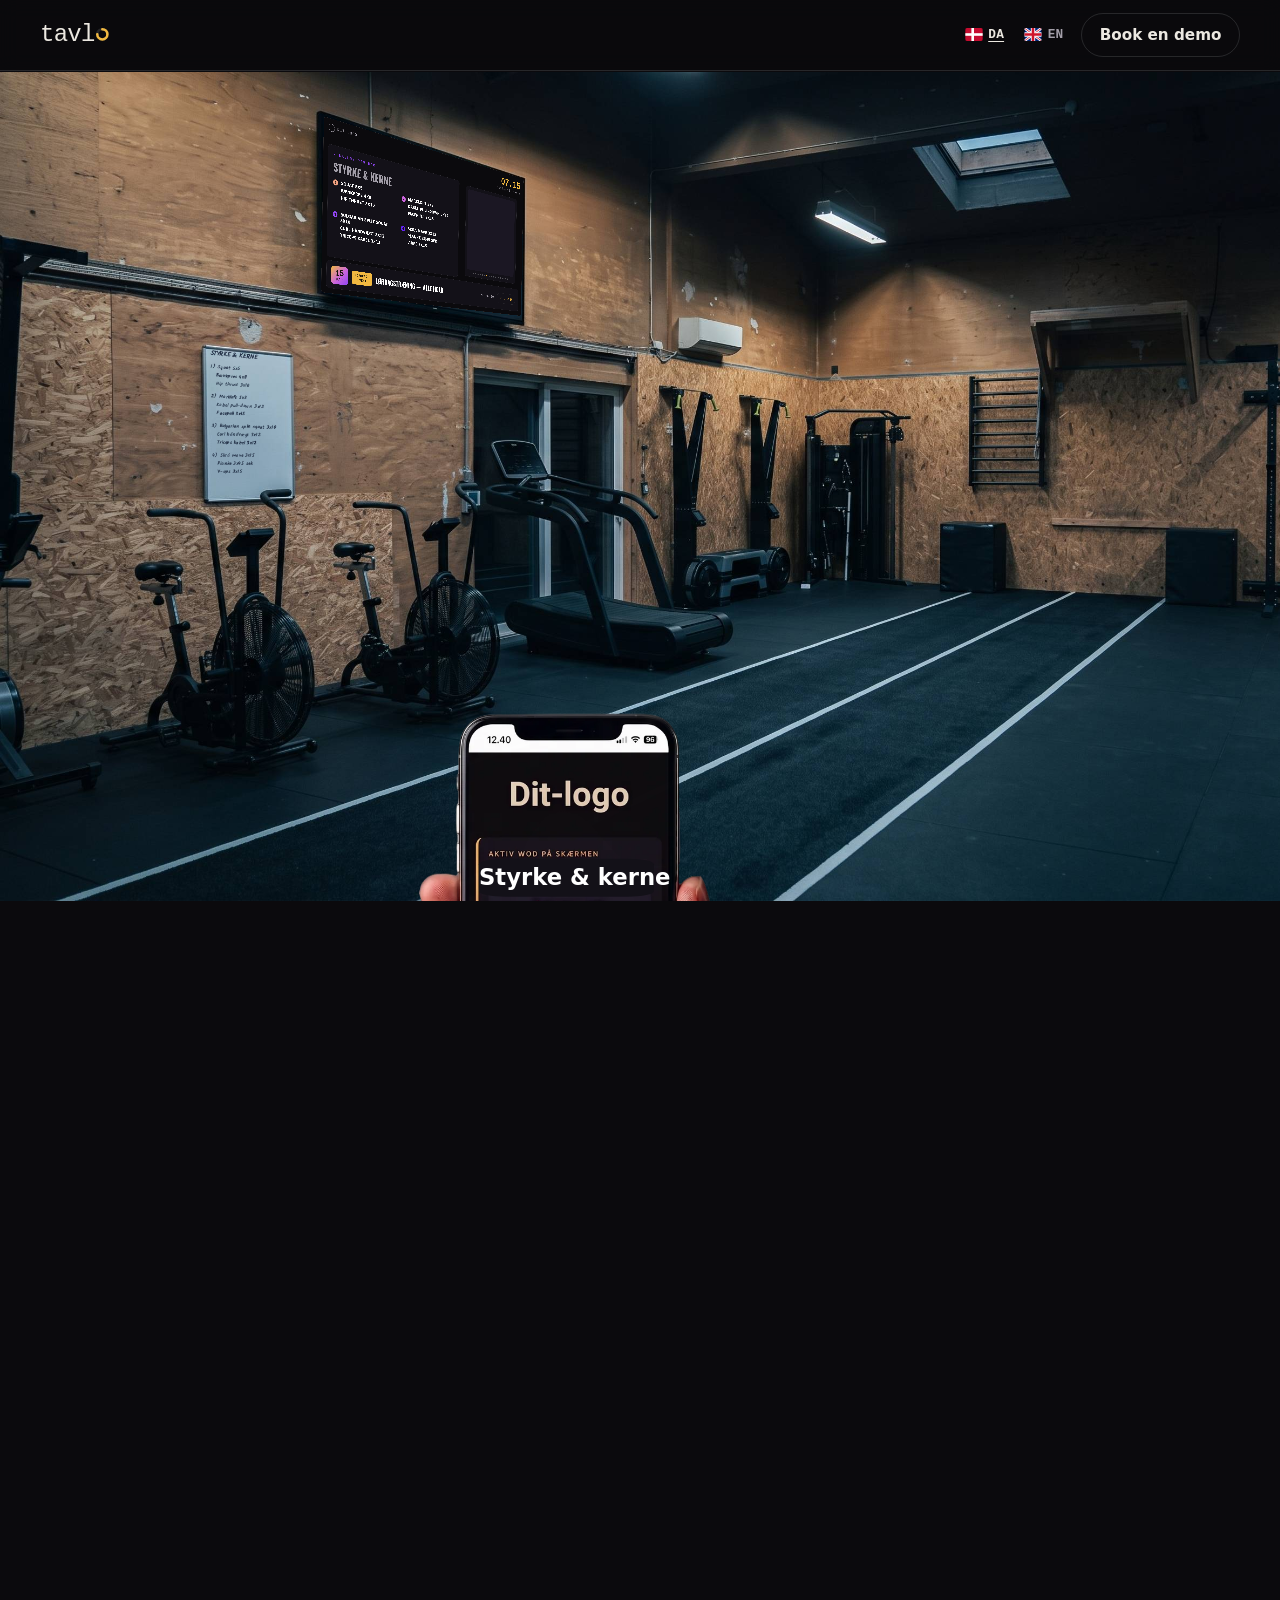
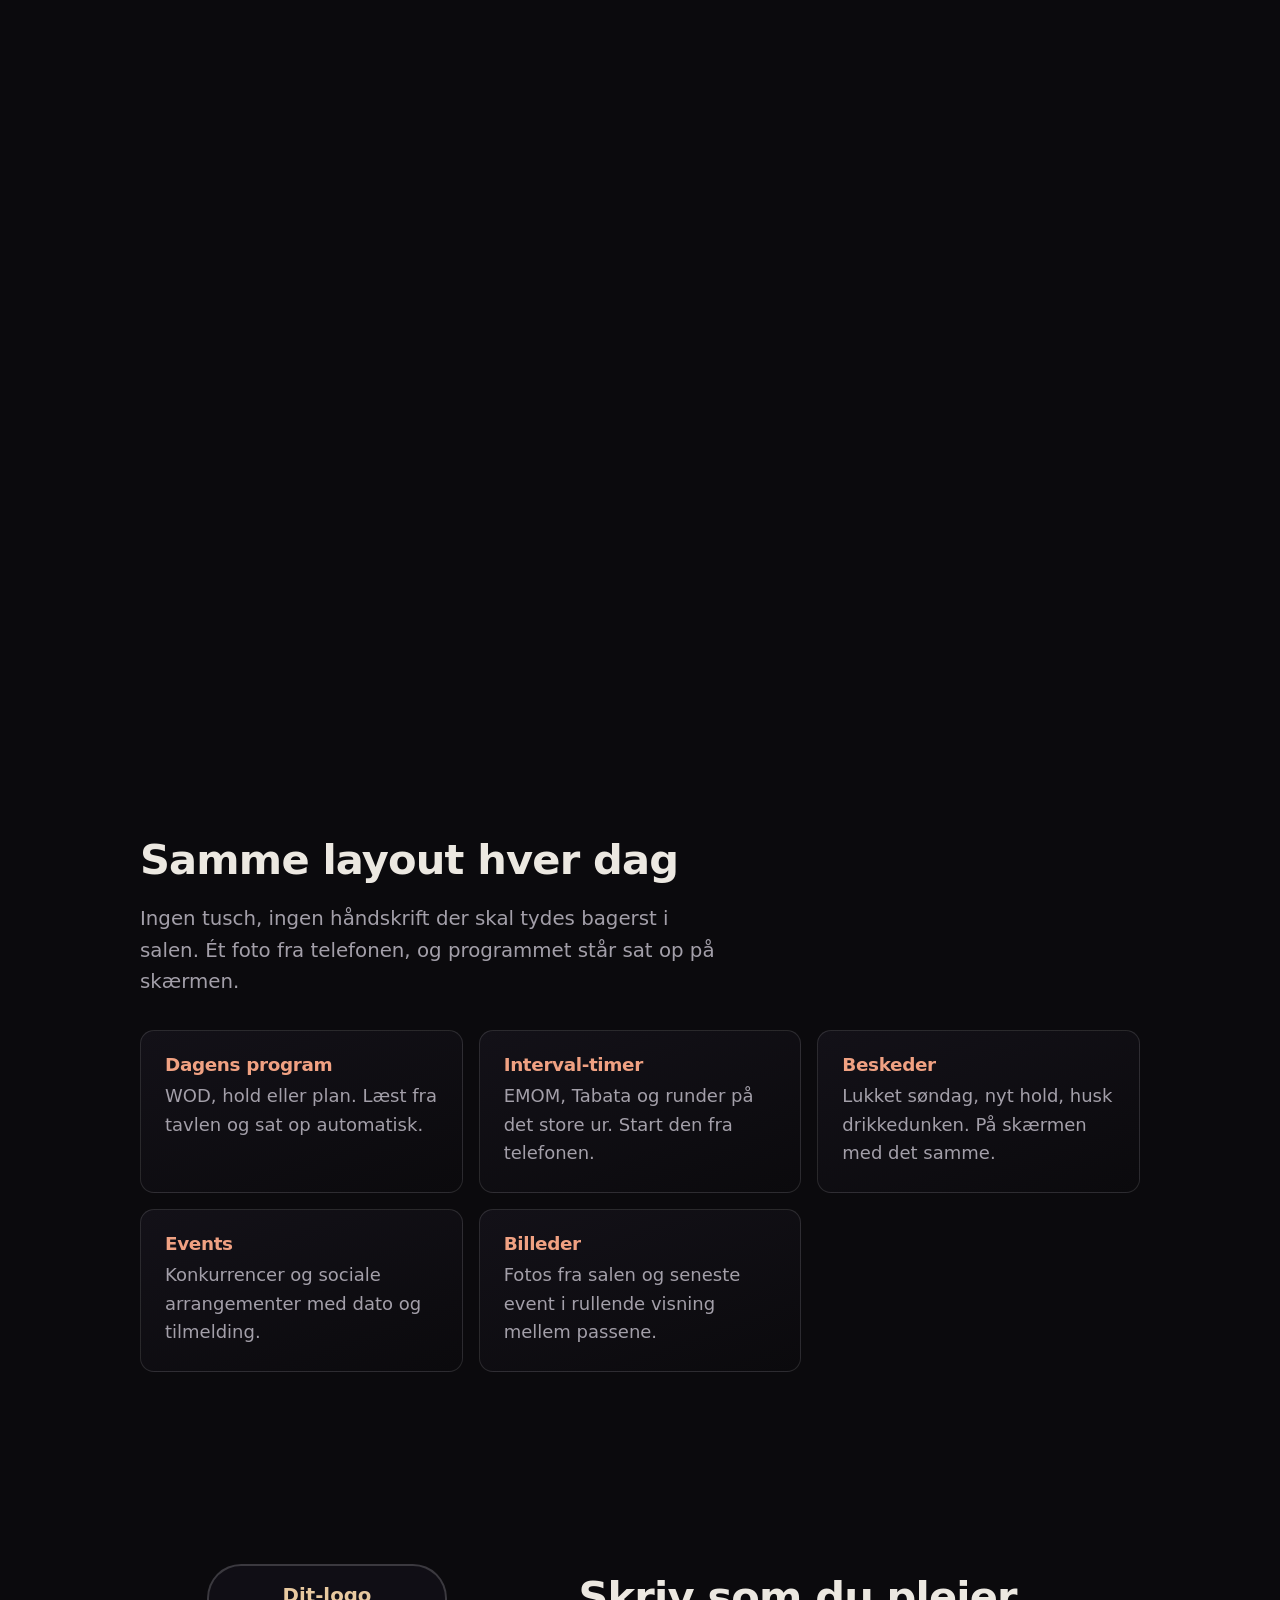
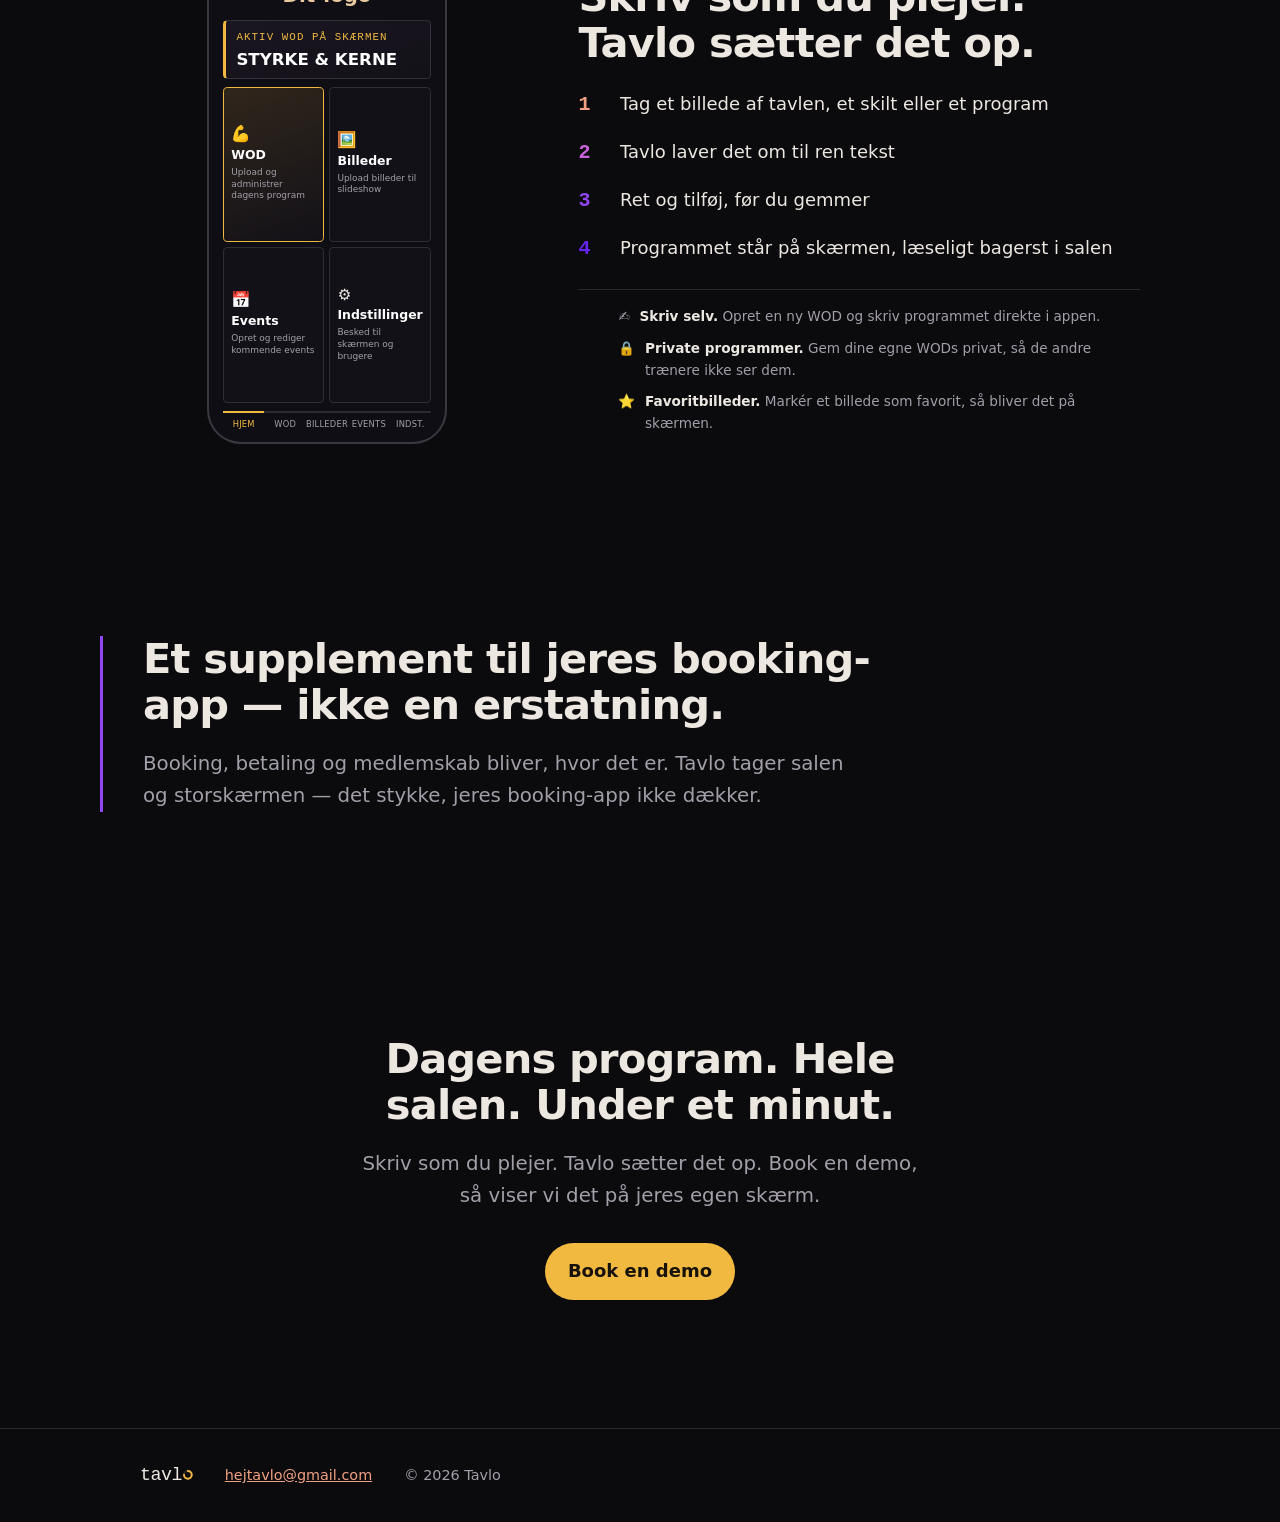
==== commit 746e5dcc: "Ny note: programmet skiftes fra mobilen, ogsaa fra ferien Noten handlede om besvaeret med at skrive " ====
--- a/index.html
+++ b/index.html
@@ -179,7 +179,7 @@
                fald-tilbagen staar den som almindelig tekst mellem telefonen og
                skaermen; med hero-on krydsfader den ind i det frie felt under
                tv'et og til hoejre for tavlen (se --note i js/main.js). -->
-          <p class="hero-seq__note" id="hero-note">Tavlen skal ikke skrives om flere gange om dagen.</p>
+          <p class="hero-seq__note" id="hero-note">Skift programmet fra mobilen — også fra ferien.</p>
 
           <!-- SEND-BUE: telefon -> tv, mellem etape 2/3 og 4. Ren p-styret via JS
                (path/dashoffset/dot), ingen egen animation-timer — koerer derfor
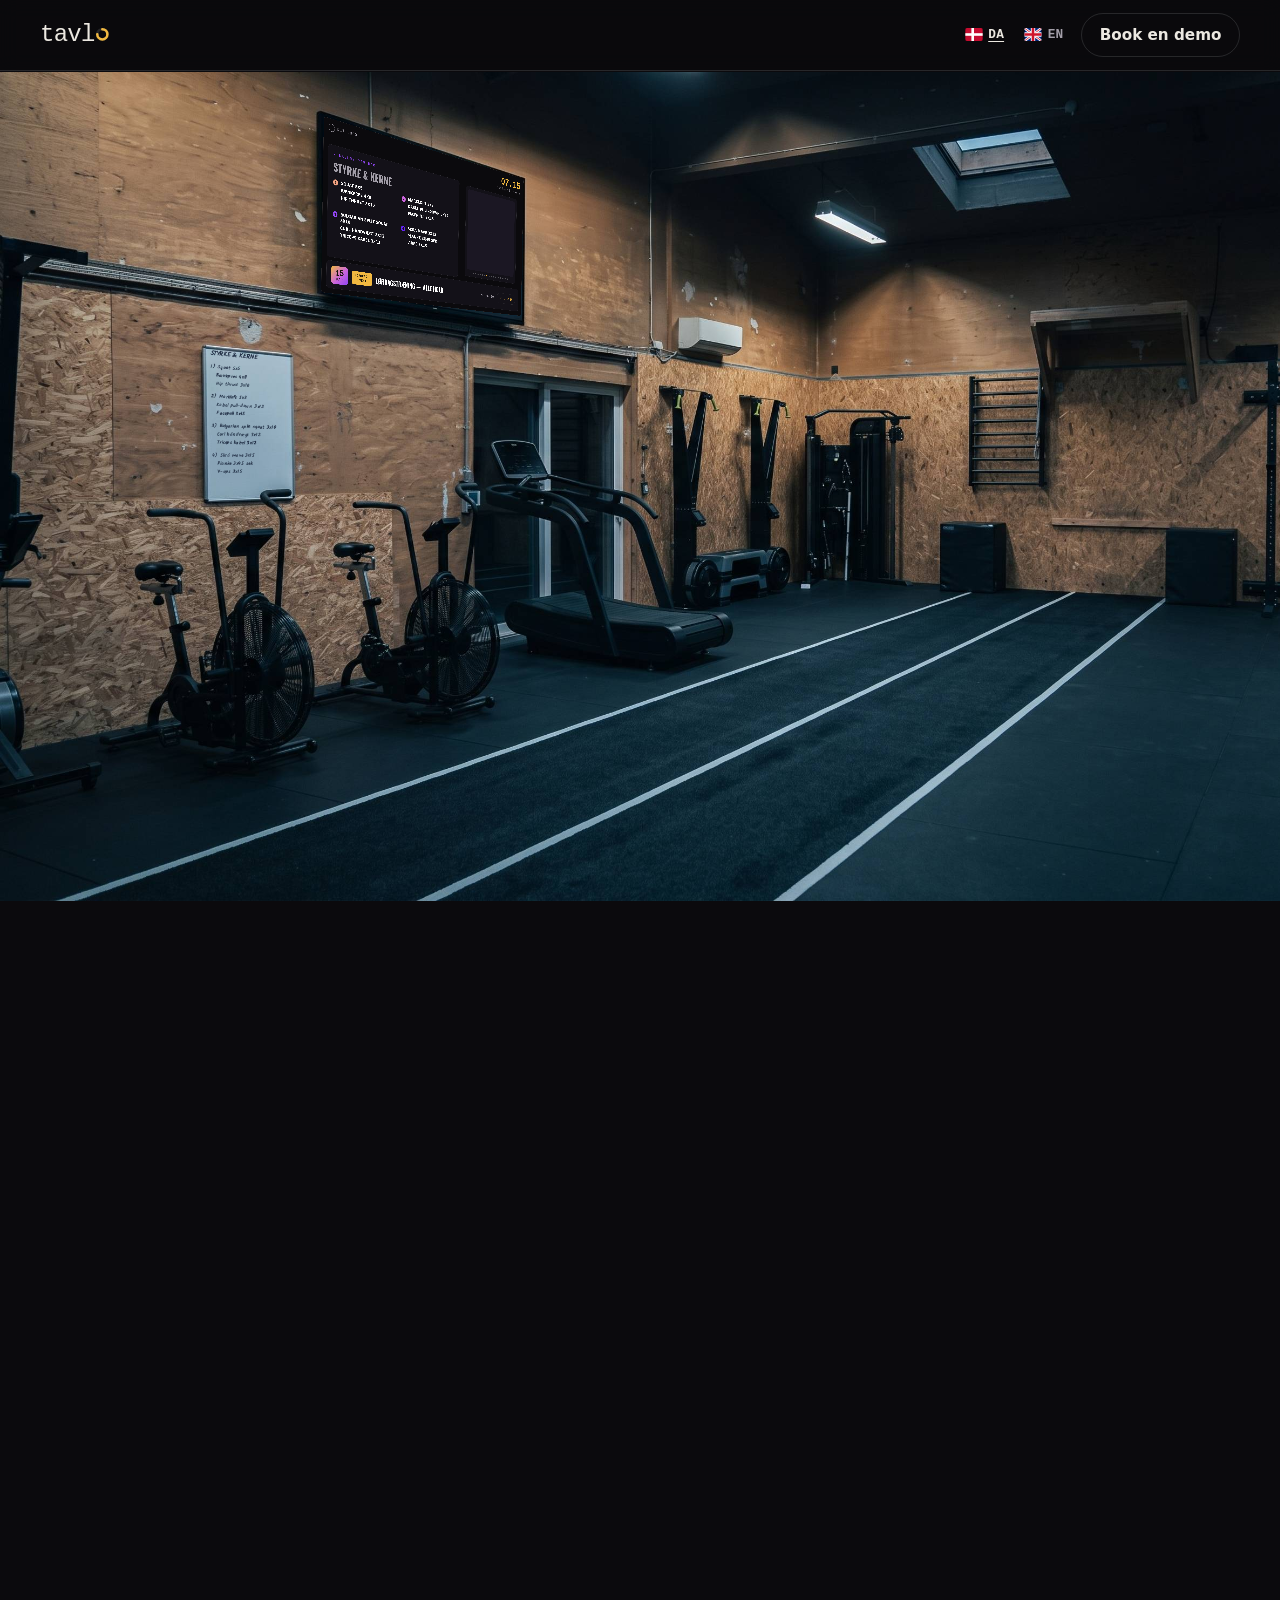
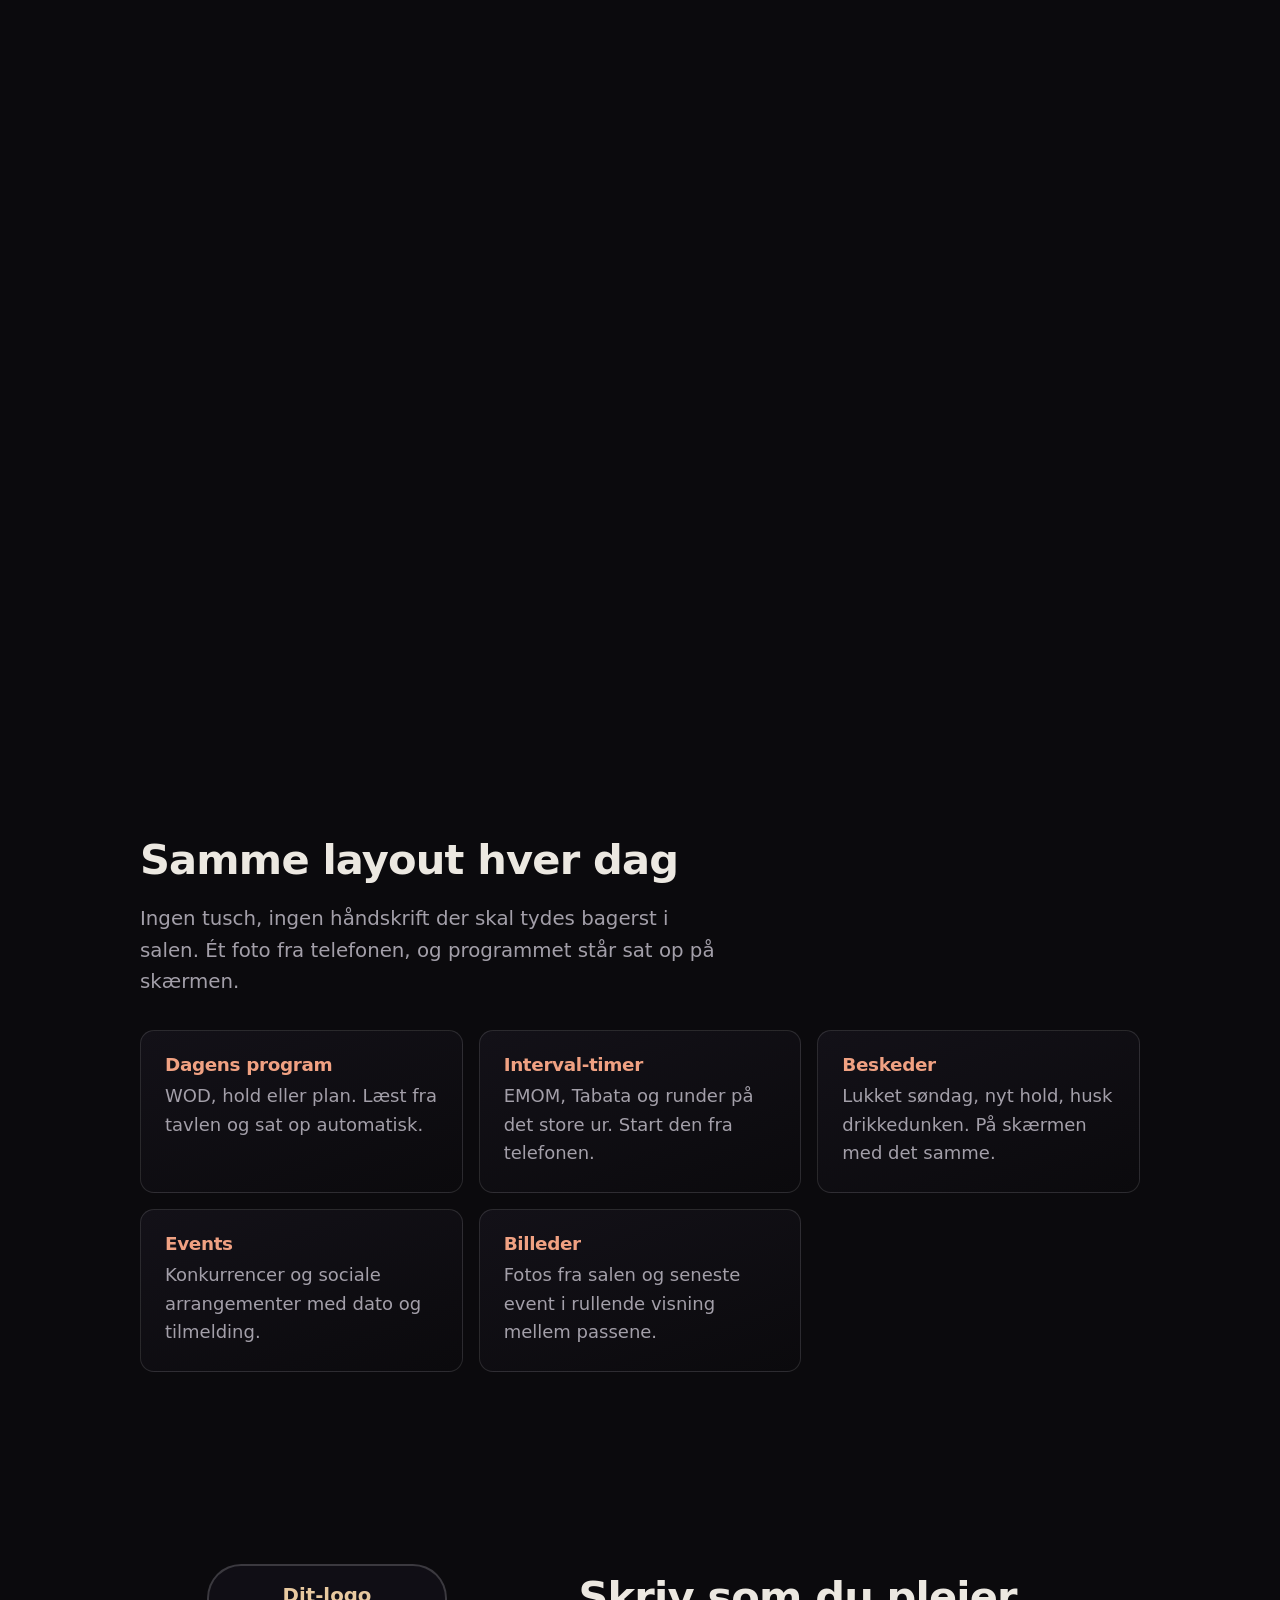
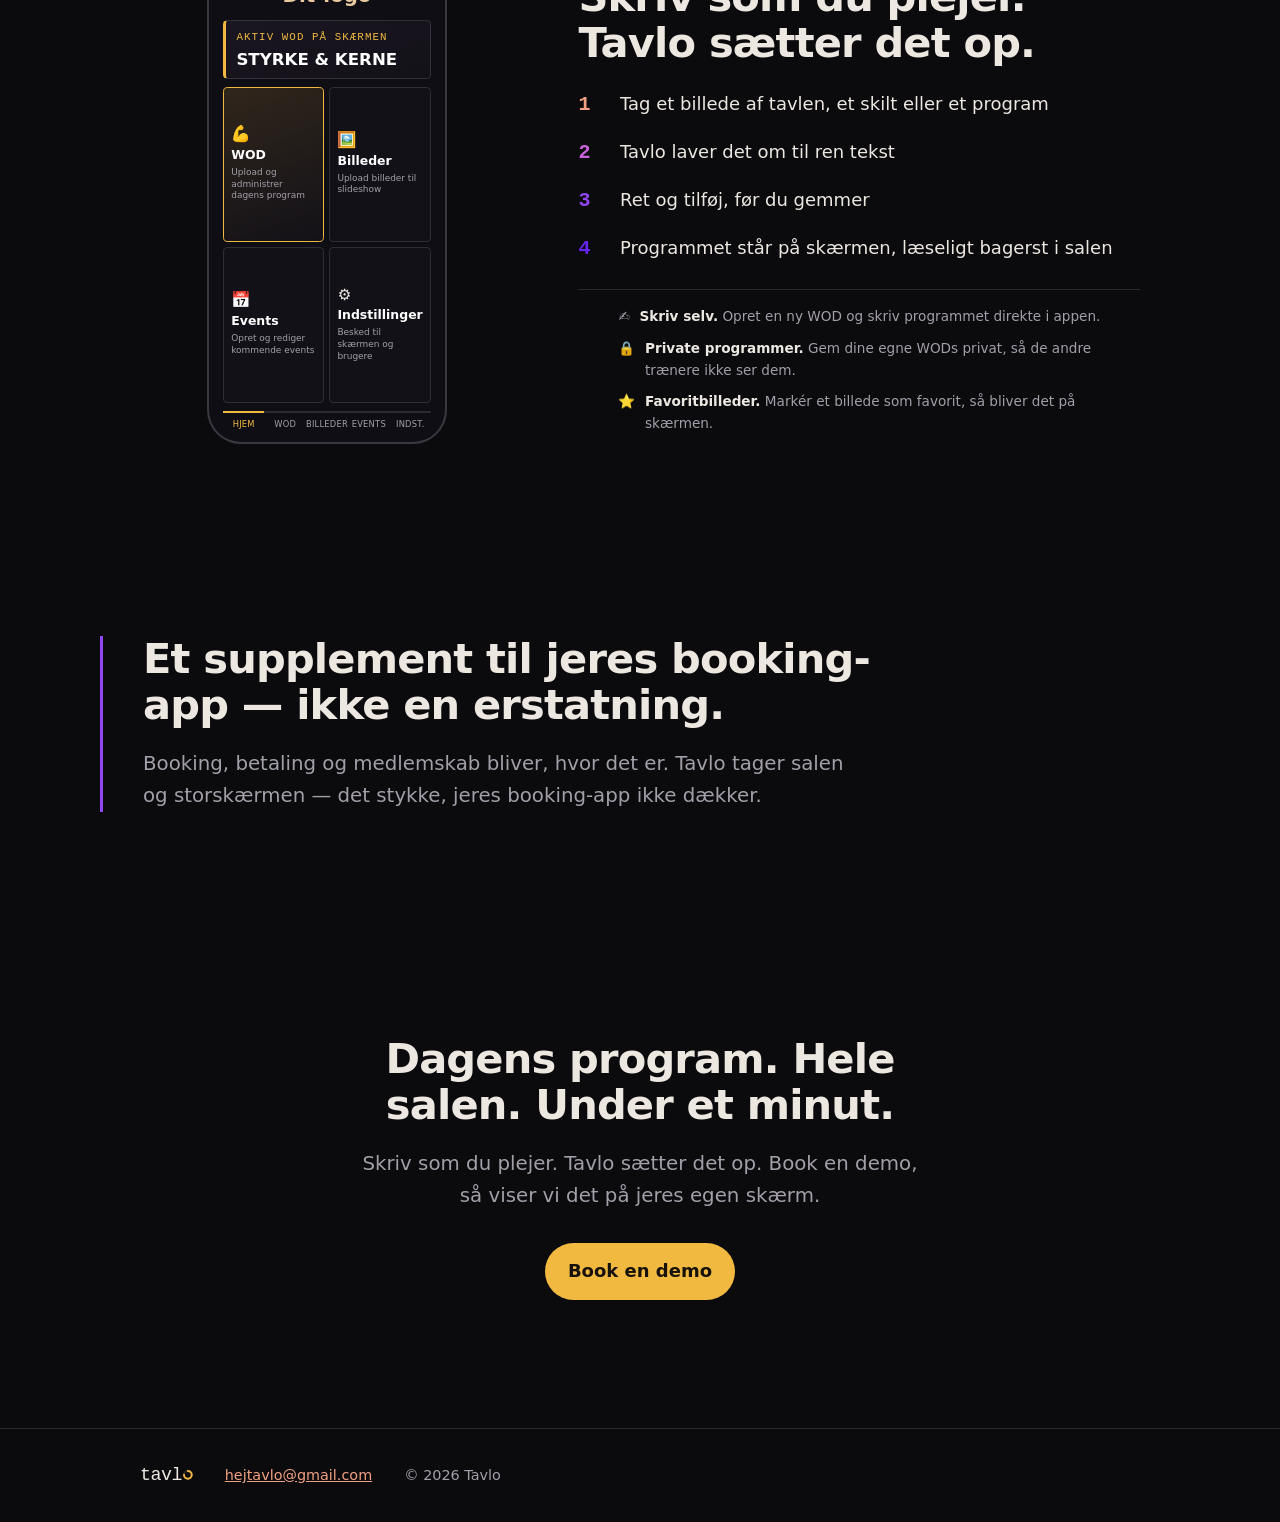
==== commit 6fa44182: "Send-buen gaar nu fra tavlen, og bogstaverne flyver med Buen gik fra telefonen til tv'et, men histor" ====
--- a/index.html
+++ b/index.html
@@ -38,7 +38,7 @@
 
   <main id="indhold">
 
-    <section id="hero" class="hero-seq" aria-label="Fra telefonen til storskærmen">
+    <section id="hero" class="hero-seq" aria-label="Fra tavlen til storskærmen">
       <div class="hero-seq__track" data-hero-track>
         <div class="hero-seq__stage" data-hero-stage>
 
@@ -181,7 +181,7 @@
                tv'et og til hoejre for tavlen (se --note i js/main.js). -->
           <p class="hero-seq__note" id="hero-note">Skift programmet fra mobilen — også fra ferien.</p>
 
-          <!-- SEND-BUE: telefon -> tv, mellem etape 2/3 og 4. Ren p-styret via JS
+          <!-- SEND-BUE: TAVLE -> tv, mellem etape 2/3 og 4. Ren p-styret via JS
                (path/dashoffset/dot), ingen egen animation-timer — koerer derfor
                korrekt baglaens ved tilbage-scroll. Skjult uden hero-on. -->
           <svg class="hero-send" data-hero-send aria-hidden="true">
@@ -198,7 +198,15 @@
               </filter>
             </defs>
             <path class="hero-send__path" data-send-path></path>
-            <circle class="hero-send__dot" data-send-dot r="5"></circle>
+            <!-- Bogstaverne der letter fra tavlen og flyver ind i skaermen.
+                 Rent pynt — SVG'en er aria-hidden, og programmet staar som
+                 rigtig tekst i dashboardet. Position saettes af js/main.js. -->
+            <text class="hero-send__glyph" data-send-glyph>S</text>
+            <text class="hero-send__glyph" data-send-glyph>T</text>
+            <text class="hero-send__glyph" data-send-glyph>Y</text>
+            <text class="hero-send__glyph" data-send-glyph>R</text>
+            <text class="hero-send__glyph" data-send-glyph>K</text>
+            <text class="hero-send__glyph" data-send-glyph>E</text>
           </svg>
 
           <!-- Del A: overskrift + CTA — synlig oven paa rummet fra start. -->
--- a/css/style.css
+++ b/css/style.css
@@ -295,26 +295,18 @@
 html.hero-on .hero-seq__copy.copy-hidden { pointer-events: none; }
 
 /* --- Noten hen over overfoerslen ---
-   Sidder i det frie felt mellem tv'ets underkant og telefonens overkant (maalt
-   ved 390 og 1920: ca. 31-41 % af stagens hoejde begge steder). Egen moerk
-   plade bag teksten, fordi den ellers staar paa lys kryds-finér — kontrasten
-   kan ikke garanteres mod fotoet. --note styres af js/main.js. */
+   left/top/width saettes af js/main.js (placeNote): til hoejre for tavlen,
+   under tv'et. De to ligger vidt forskellige steder alt efter skaermbredde,
+   saa faste procenter rammer kun én bredde. Egen moerk plade bag teksten,
+   fordi den ellers staar paa lys kryds-finér — kontrasten kan ikke garanteres
+   mod fotoet. --note styrer opaciteten. */
 html.hero-on .hero-seq__note {
-  position: absolute; top: 33%; left: 50%; transform: translateX(-50%);
-  width: min(32ch, 62%); max-width: none; z-index: 5;
+  position: absolute; max-width: none; z-index: 5;
   margin: 0; padding: 0.7rem 0.95rem;
   background: rgba(11, 10, 13, 0.82); backdrop-filter: blur(8px);
   border: 1px solid var(--line); border-radius: 12px;
   font-size: clamp(0.95rem, 0.9rem + 0.25vw, 1.1rem); line-height: 1.35;
   opacity: var(--note, 0); pointer-events: none;
-}
-@media (max-width: 640px) {
-  /* Tavlen ligger i venstre side her — noten rykker til hoejre for den, saa
-     den hverken daekker tavlen eller tv'et. */
-  html.hero-on .hero-seq__note {
-    top: 31%; left: auto; right: 4%; transform: none;
-    width: min(22ch, 62%); text-align: right;
-  }
 }
 html.hero-on .hero-seq:focus-within .hero-seq__copy,
 .hero-seq:focus-within .hero-seq__copy { opacity: 1; pointer-events: auto; }
@@ -472,7 +464,7 @@
   opacity: var(--send-glow, 0);
 }
 
-/* -- send-buen: telefon -> tv. Ren p-drevet, ingen egen timer, saa tilbage-
+/* -- send-buen: TAVLE -> tv. Ren p-drevet, ingen egen timer, saa tilbage-
    scroll bare koerer den samme kurve baglaens. Skjult uden hero-on/JS. -- */
 .hero-send { display: none; }
 html.hero-on .hero-send {
@@ -481,7 +473,17 @@
   opacity: var(--send-opacity, 0);
 }
 .hero-send__path { fill: none; stroke: url(#send-grad); stroke-width: 3; stroke-linecap: round; filter: url(#send-glow); }
-.hero-send__dot { fill: #fff; filter: url(#send-glow); }
+/* Bogstaverne der flyver fra tavlen til skaermen: samme haandskrift som paa
+   tavlen. LYSE, ikke gradient-farvede — de flyver hen over lys kryds-finér og
+   moerkt gulv, og send-gradientens viola forsvinder begge steder. Gloeden
+   goer dem laesbare uanset hvad de passerer. Position og opacitet saettes pr.
+   frame af js/main.js. */
+.hero-send__glyph {
+  font-family: "Kalam", cursive; font-weight: 700; font-size: 30px;
+  fill: #fff; text-anchor: middle; dominant-baseline: middle;
+  filter: url(#send-glow);
+}
+@media (max-width: 640px) { .hero-send__glyph { font-size: 18px; } }
 html.hero-on .hero-scene__screen {
   box-shadow: 0 0 calc(var(--send-flash, 0) * 70px) calc(var(--send-flash, 0) * 12px) rgba(202, 100, 220, calc(var(--send-flash, 0) * 0.9));
 }
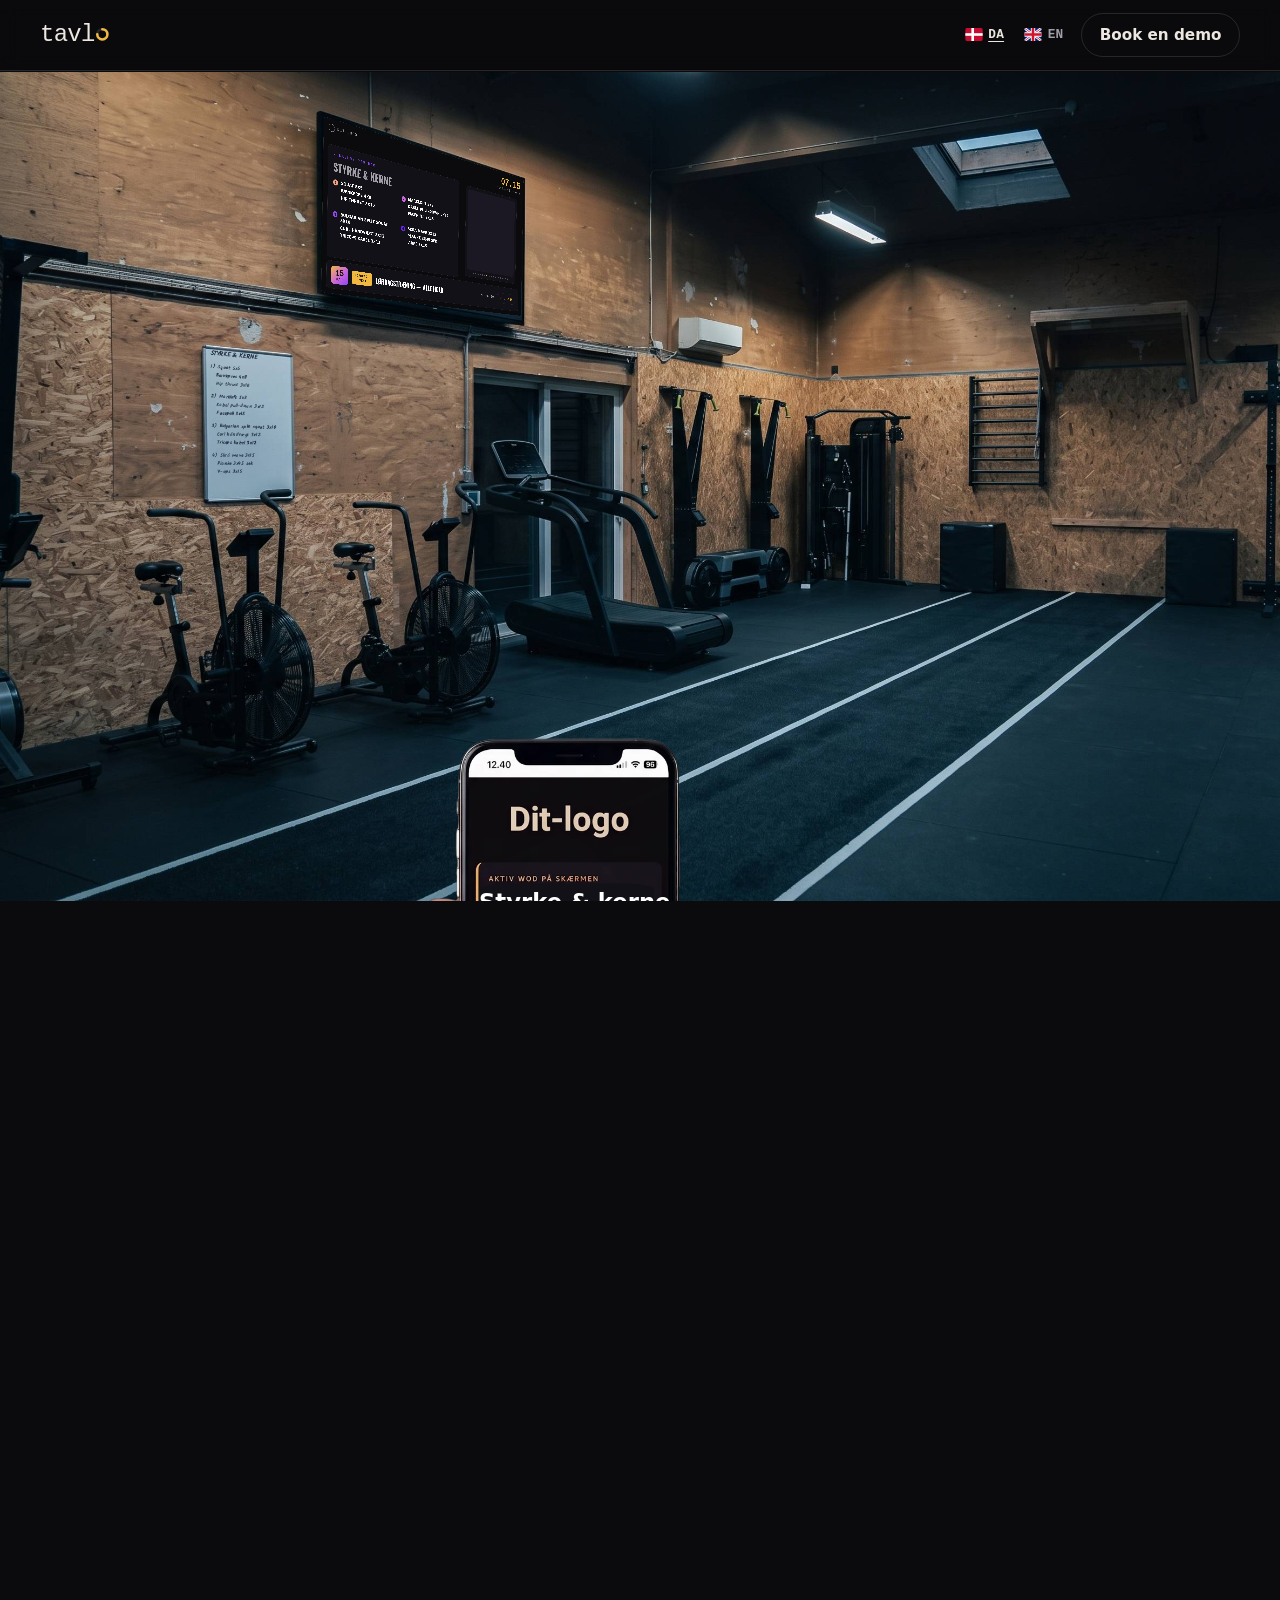
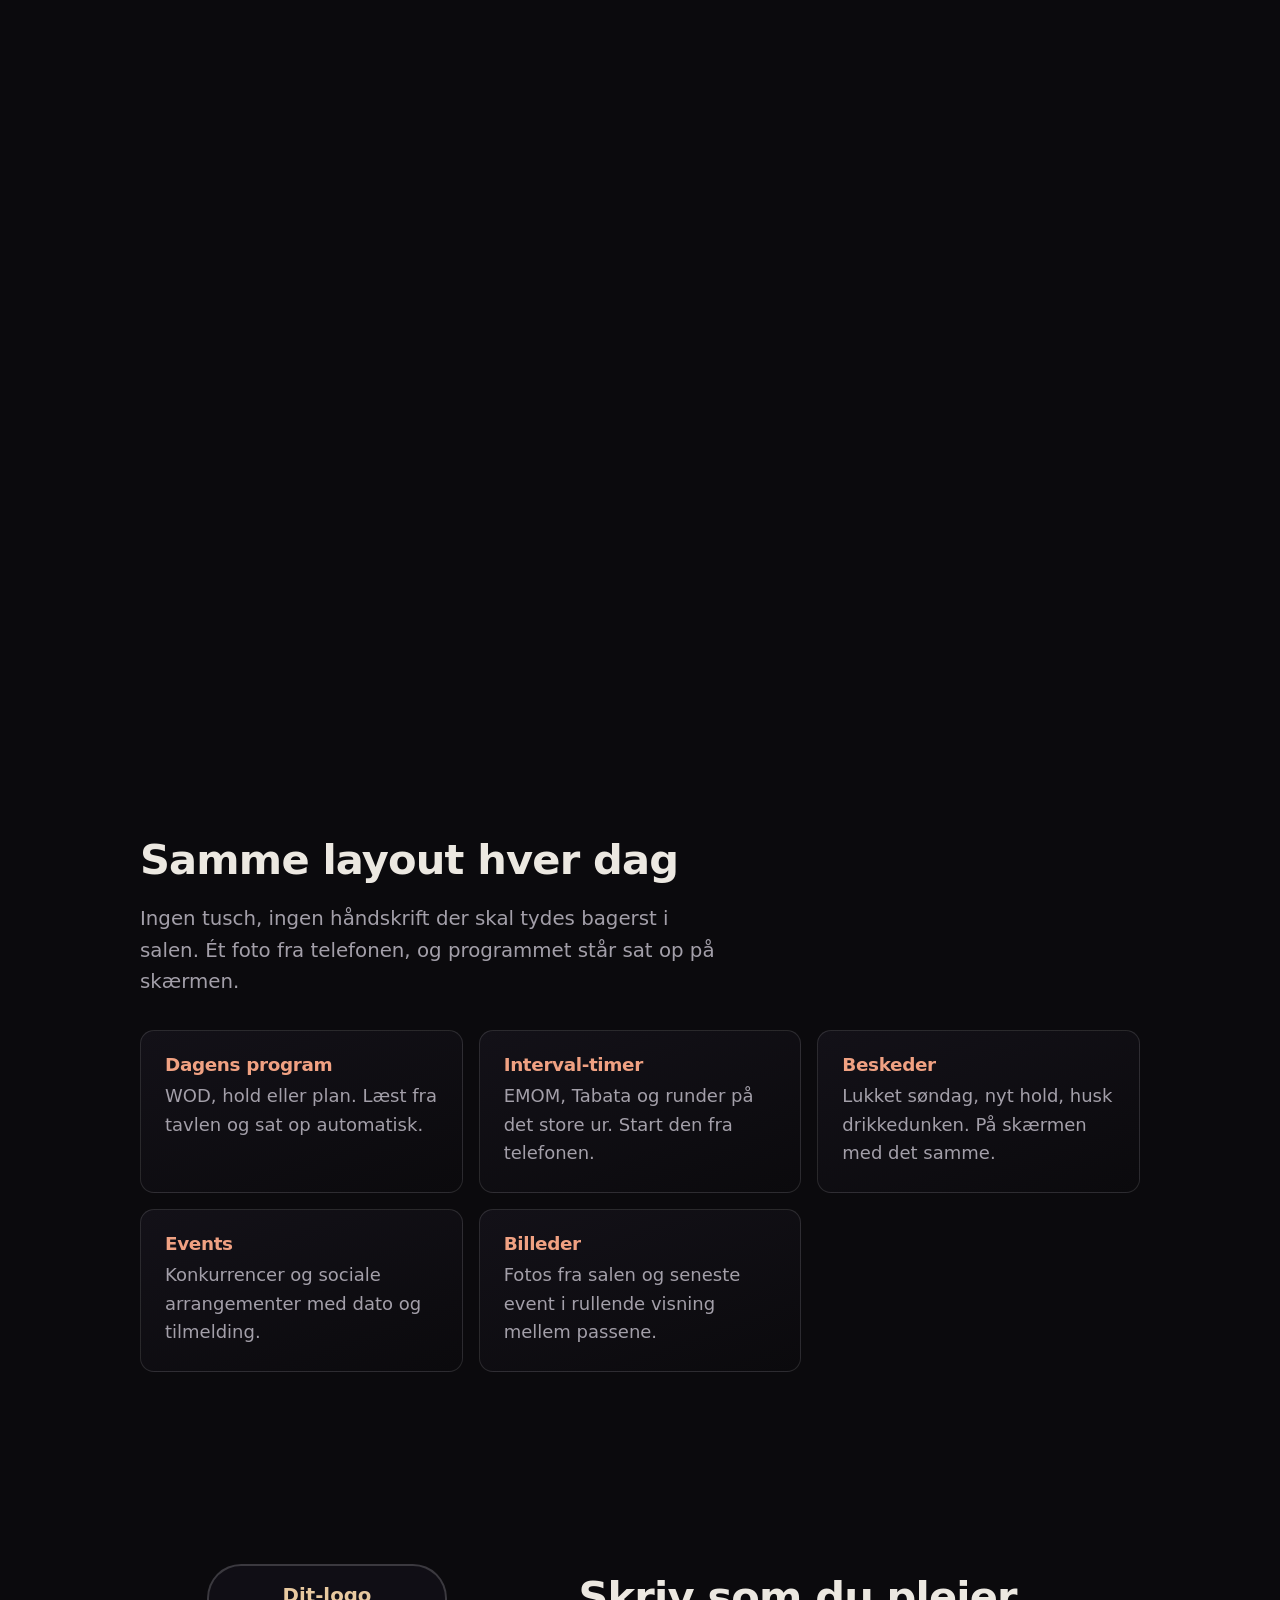
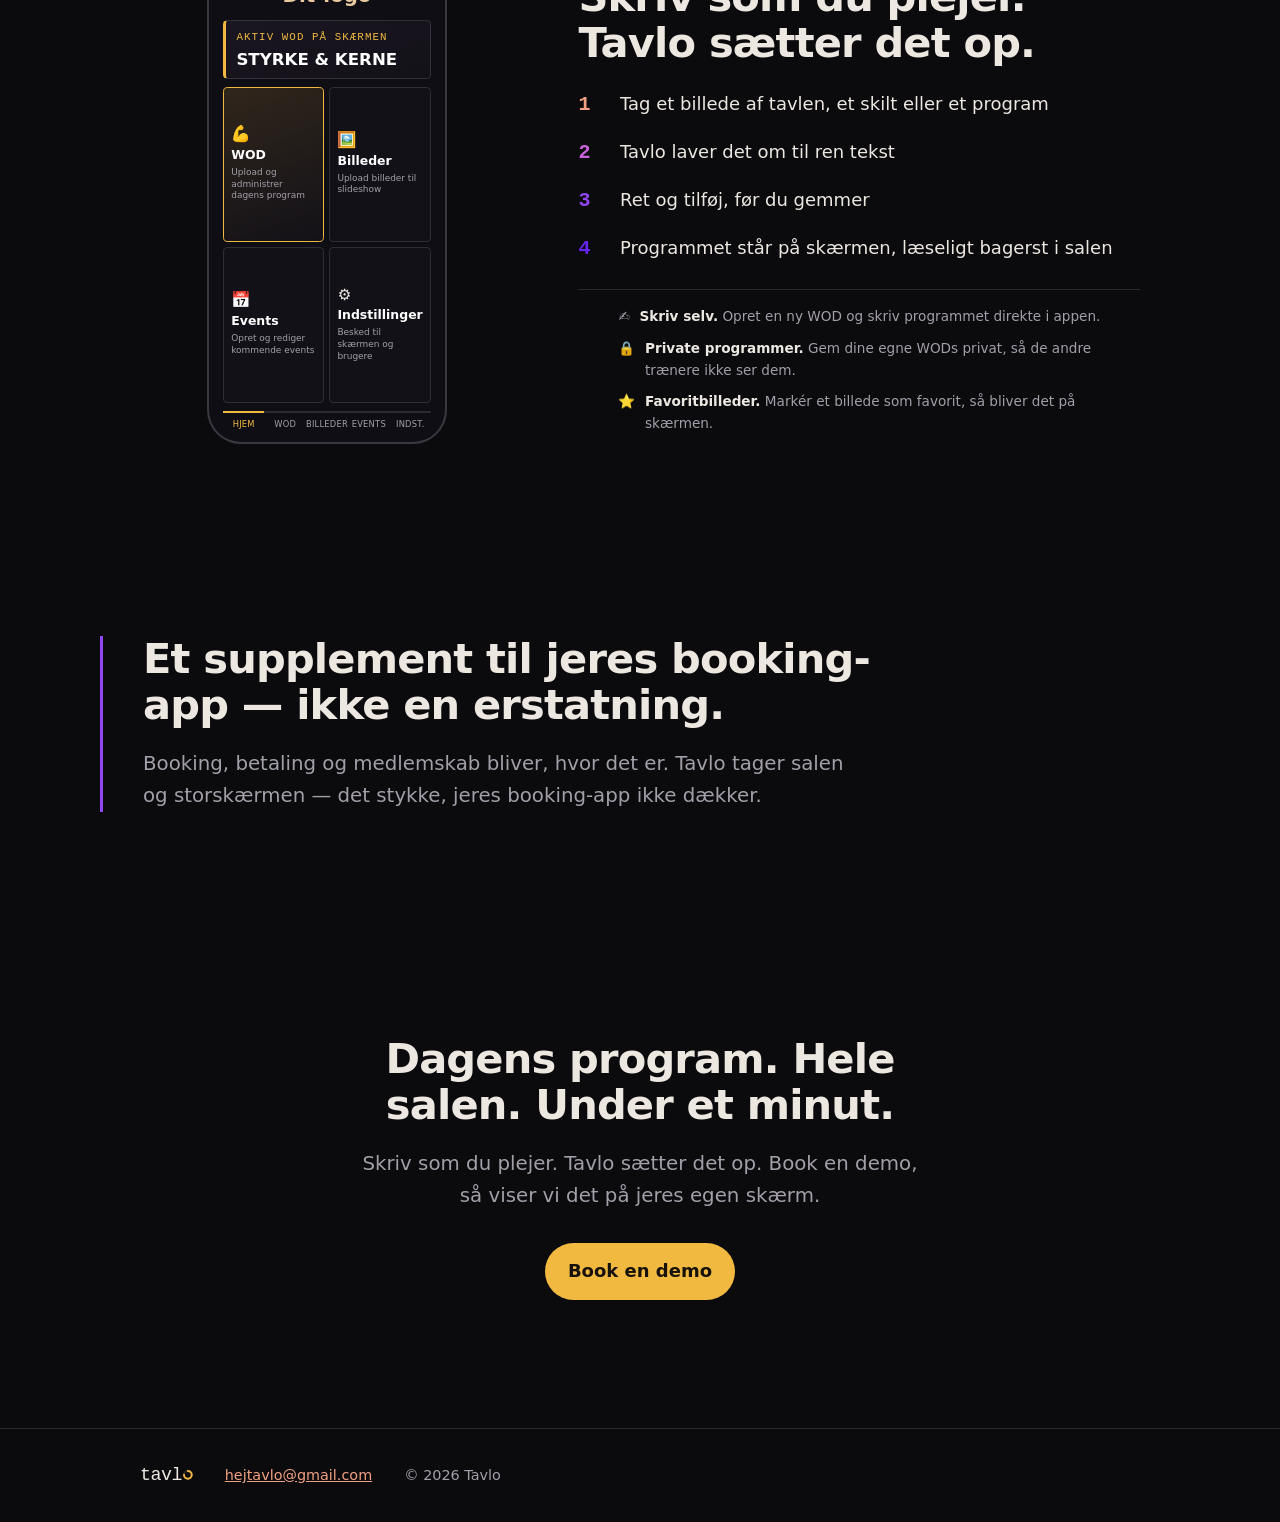
==== commit 631fa85c: "Ny note-tekst og rettet positionering: supplement, ikke erstatning Ejeren har oplyst at kernen i vae" ====
--- a/index.html
+++ b/index.html
@@ -179,7 +179,7 @@
                fald-tilbagen staar den som almindelig tekst mellem telefonen og
                skaermen; med hero-on krydsfader den ind i det frie felt under
                tv'et og til hoejre for tavlen (se --note i js/main.js). -->
-          <p class="hero-seq__note" id="hero-note">Skift programmet fra mobilen — også fra ferien.</p>
+          <p class="hero-seq__note" id="hero-note">Slip for at skrive tavlen om til hvert program i løbet af dagen.</p>
 
           <!-- SEND-BUE: TAVLE -> tv, mellem etape 2/3 og 4. Ren p-styret via JS
                (path/dashoffset/dot), ingen egen animation-timer — koerer derfor
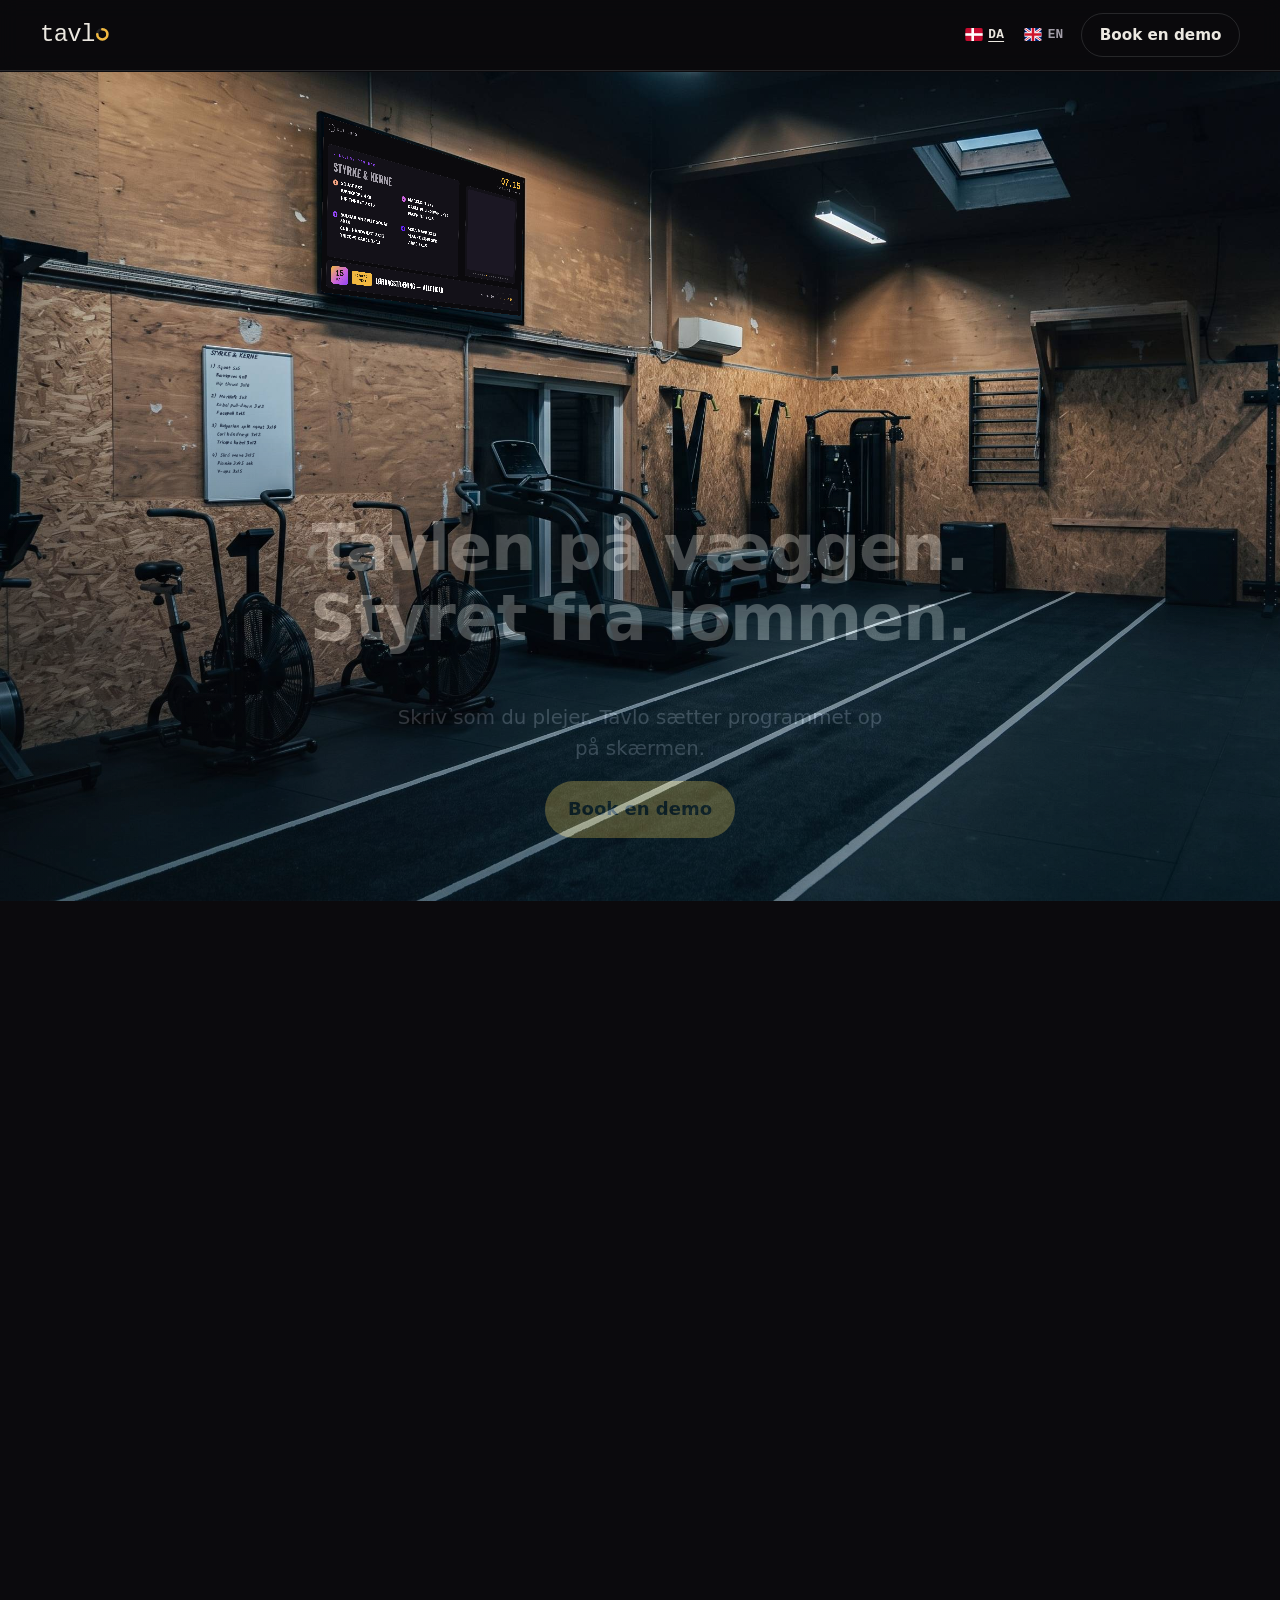
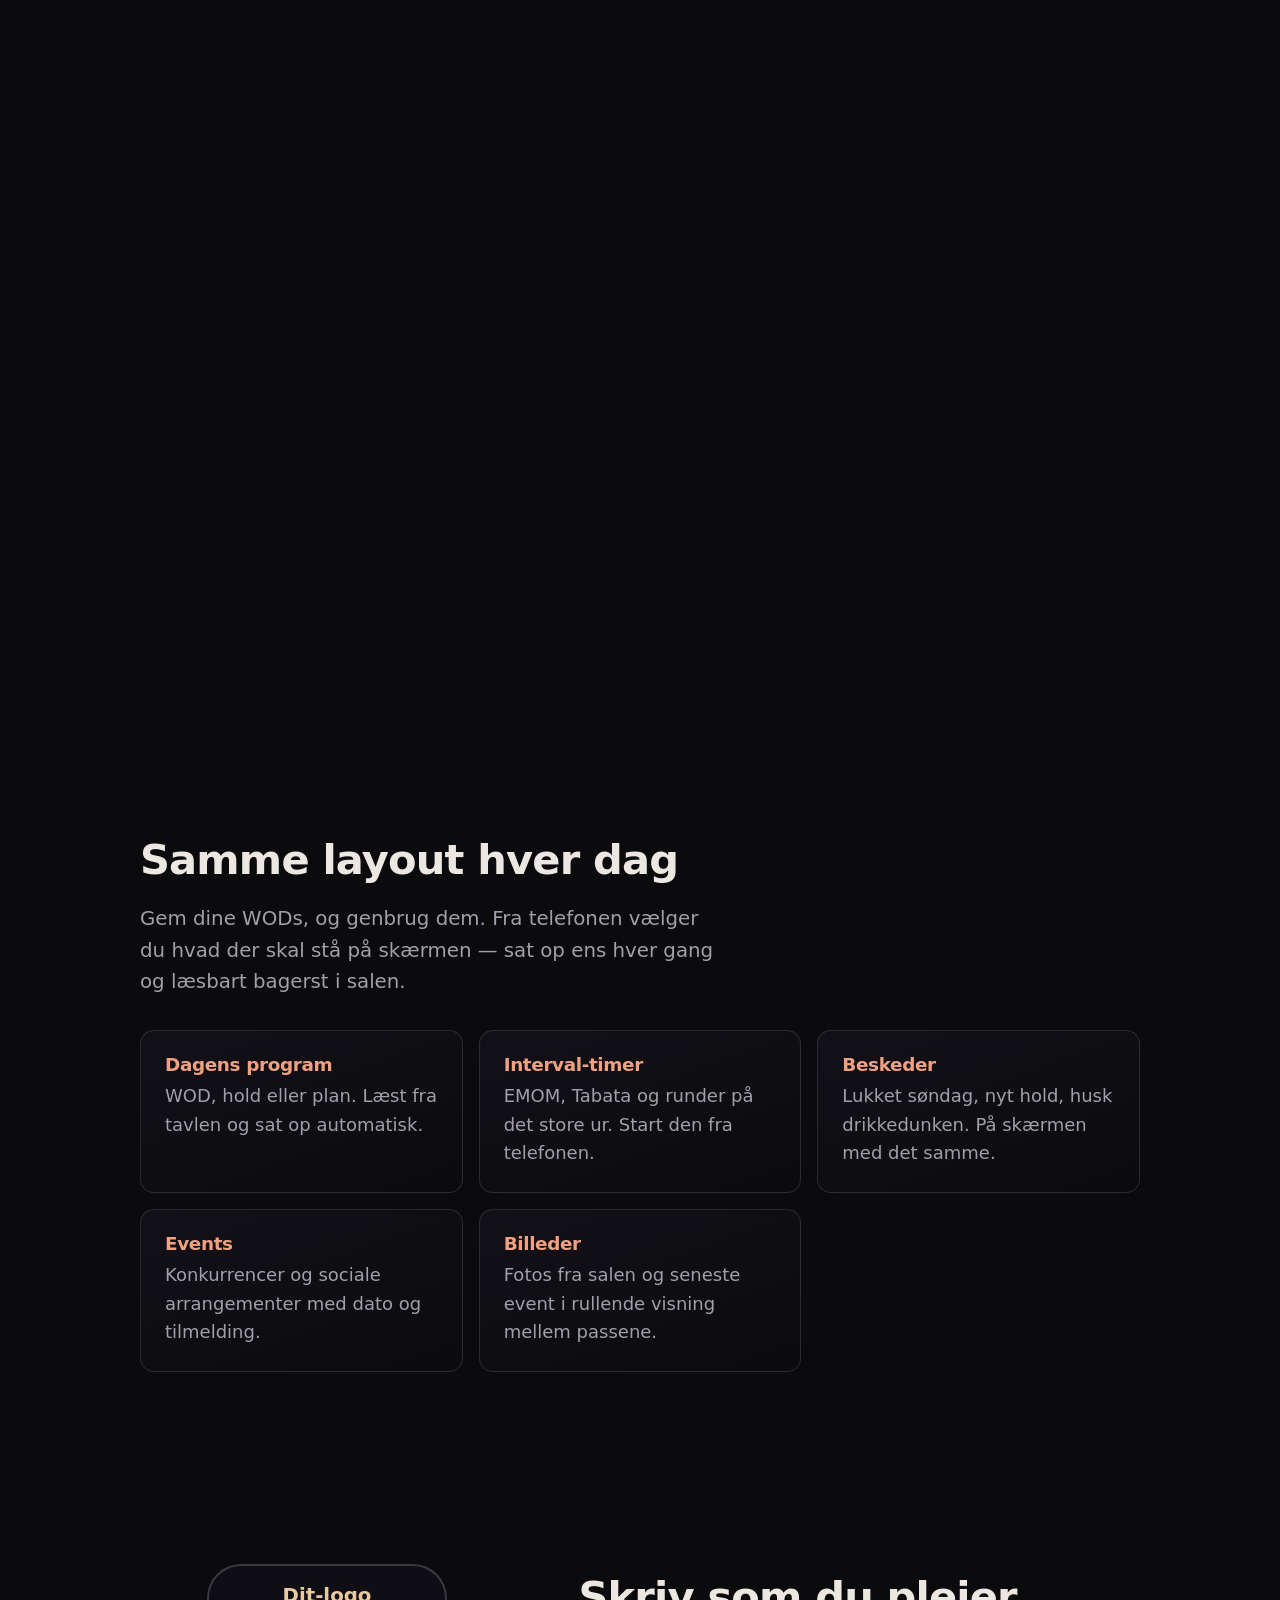
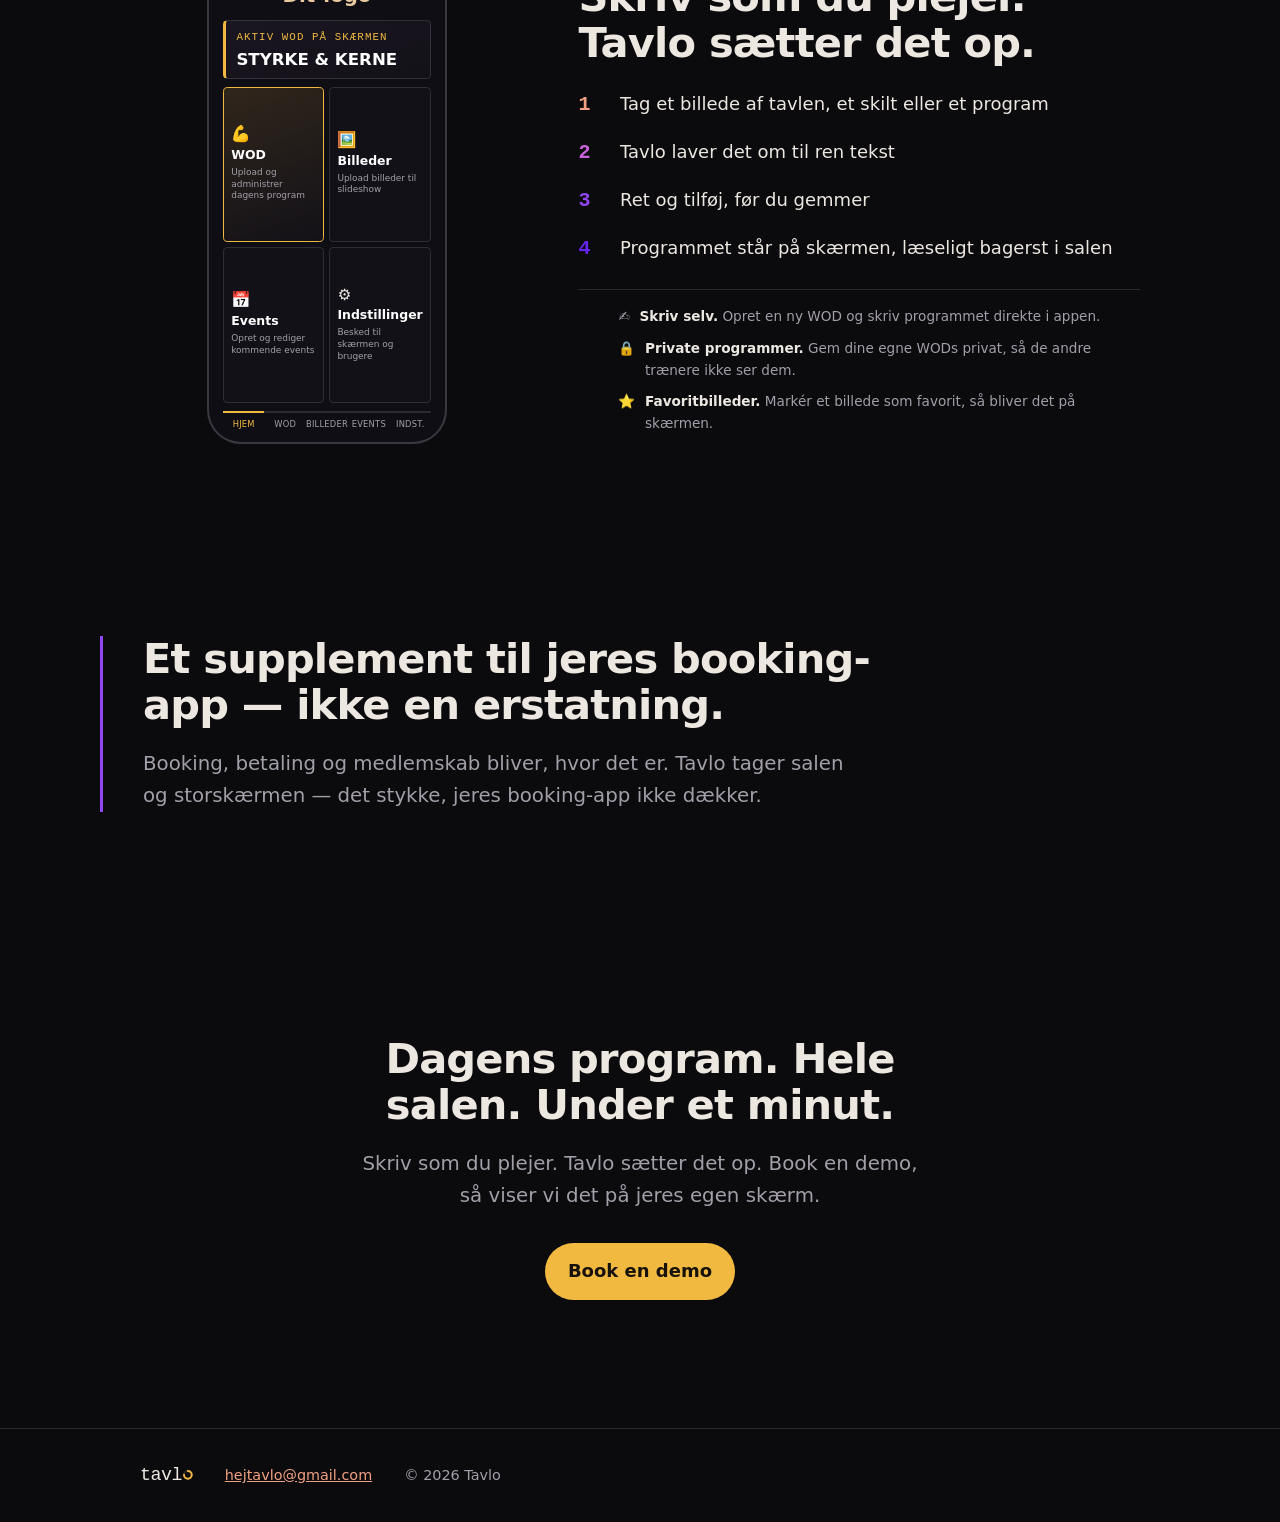
==== commit b00f41aa: "Features-lead handler nu om genbrug af WODs "Ingen tusch, ingen haandskrift der skal tydes bagerst i" ====
--- a/index.html
+++ b/index.html
@@ -223,7 +223,7 @@
     <section id="features" class="features">
       <div class="wrap">
         <h2 class="reveal">Samme layout hver dag</h2>
-        <p class="lead reveal">Ingen tusch, ingen håndskrift der skal tydes bagerst i salen. Ét foto fra telefonen, og programmet står sat op på skærmen.</p>
+        <p class="lead reveal">Gem dine WODs, og genbrug dem. Fra telefonen vælger du hvad der skal stå på skærmen — sat op ens hver gang og læsbart bagerst i salen.</p>
         <ul class="feature-grid">
           <li class="card reveal">
             <h3>Dagens program</h3>
--- a/css/style.css
+++ b/css/style.css
@@ -232,8 +232,8 @@
    vaere i samme 2752x1536-pixelrum — ingen egen homografi noedvendig (modsat
    #layer-screen, der skal foldes ud til en flad rude; overlayet er en fast del
    af fotoet). To ting tager det med: --veil (fotoet fader til sort som resten
-   af rummet) og --board-ink (tavlen toemmes mens programmet sendes til
-   skaermen). Uden JS staar begge paa "fuldt blaek". */
+   af rummet) og --board-ink (tavlen blegner — men bliver ikke tom — mens
+   programmet sendes til skaermen). Uden JS staar begge paa "fuldt blaek". */
 html.hero-on .hero-scene__board { opacity: calc((1 - var(--veil, 0)) * var(--board-ink, 1)); }
 html.hero-on .hero-scene__screen {
   position: absolute; top: 0; left: 0; width: 1920px; height: 1080px; display: block;
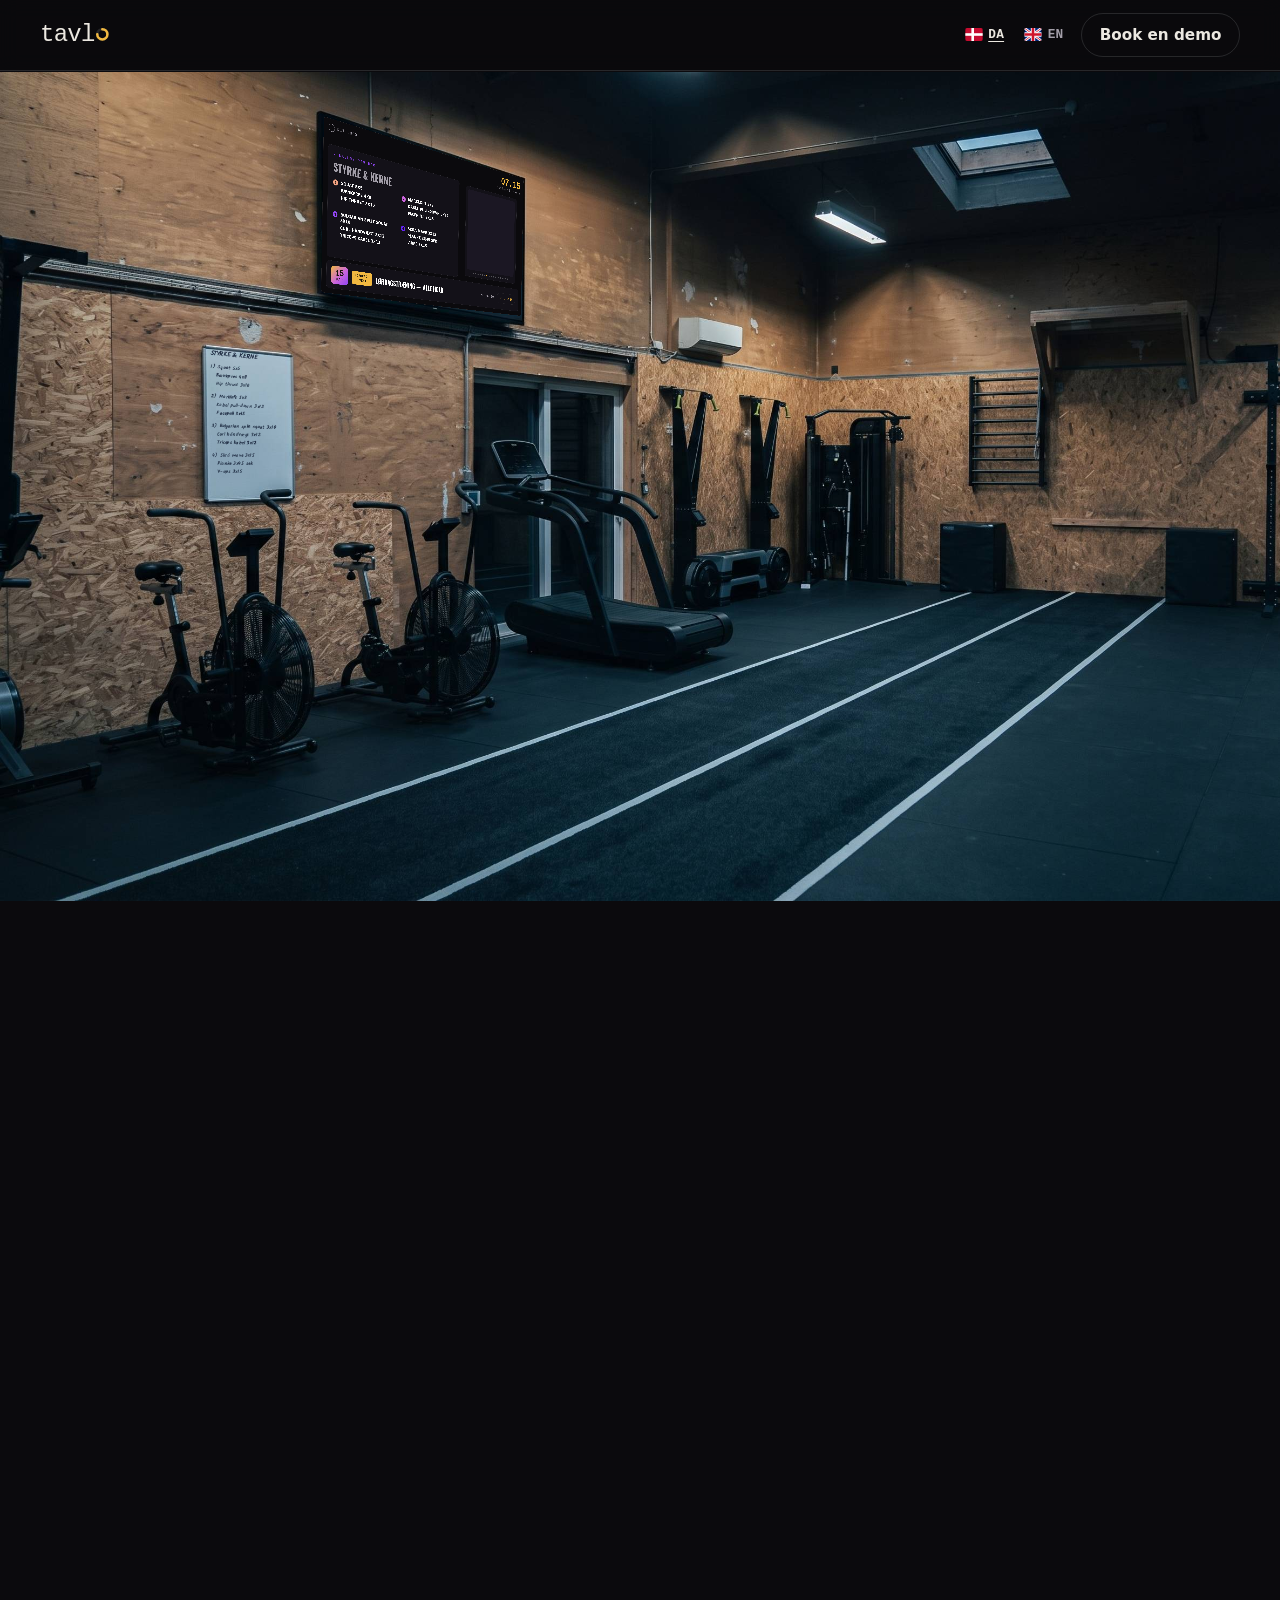
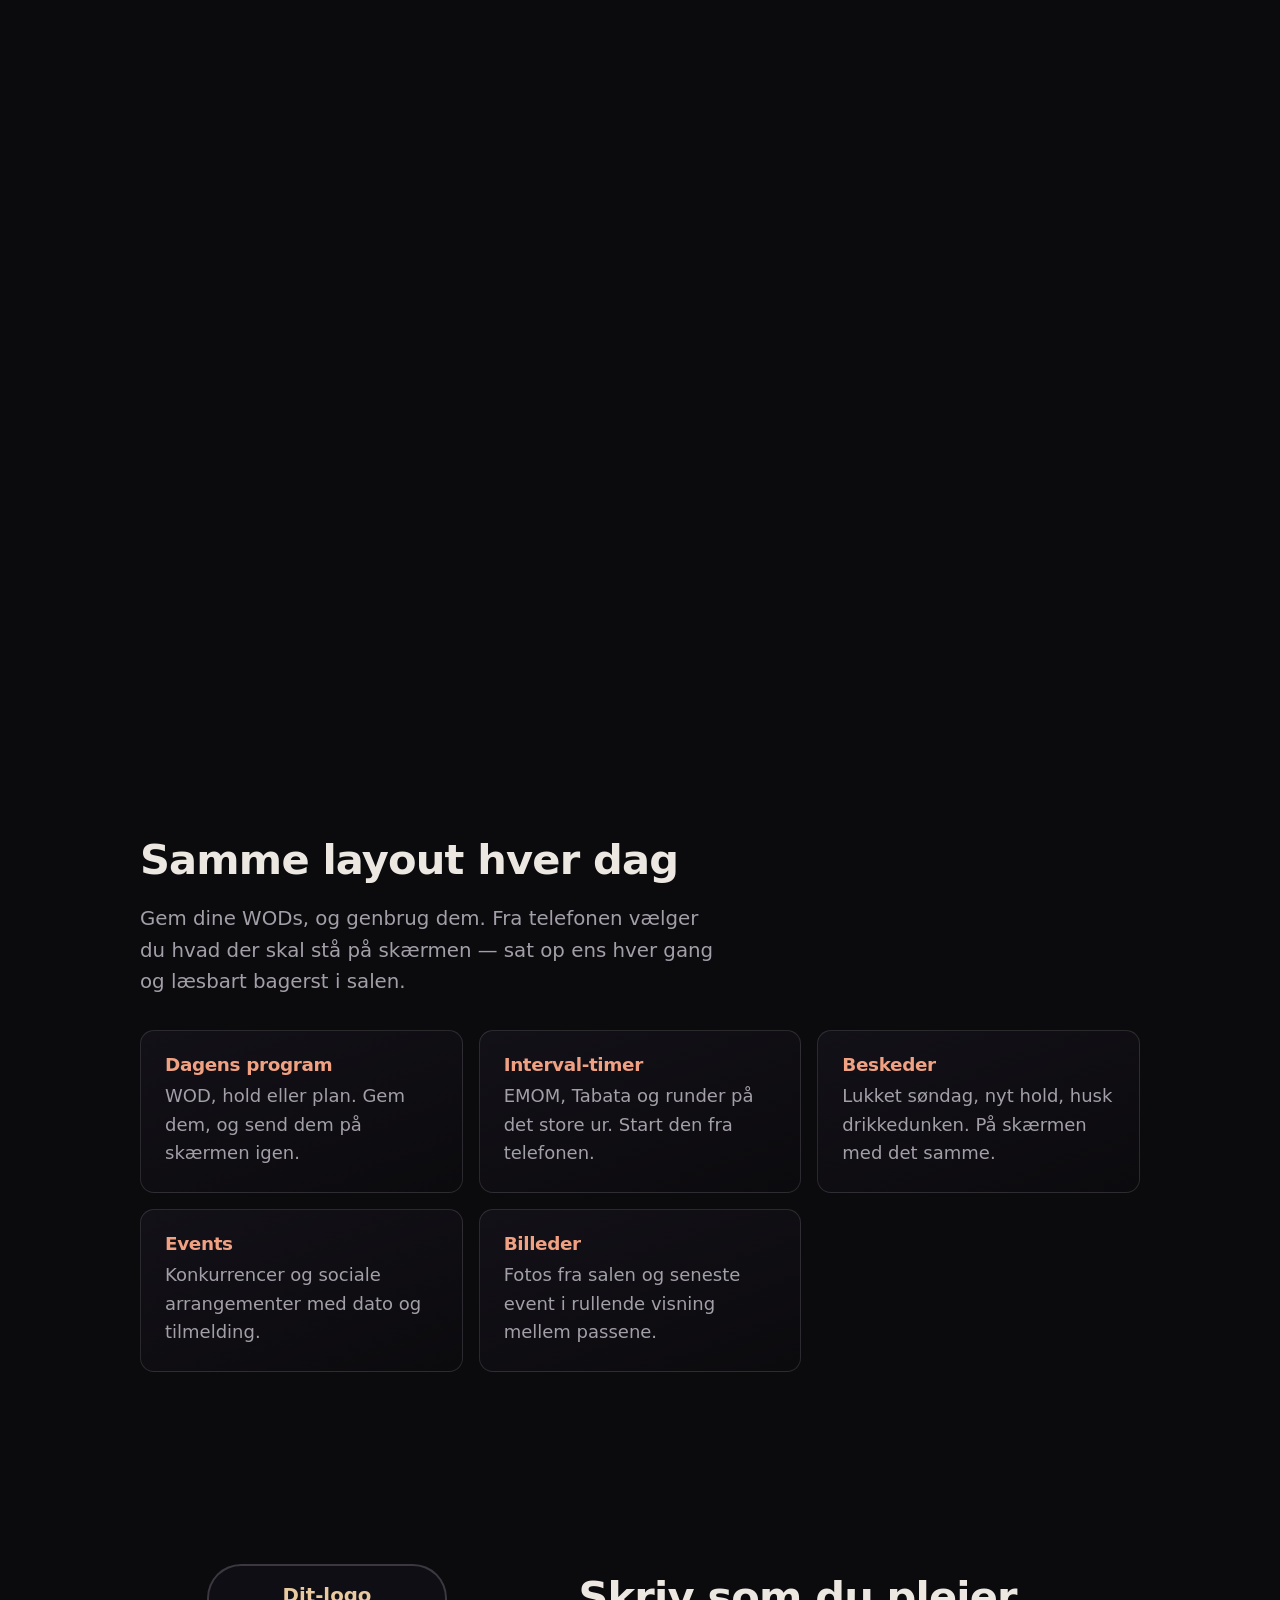
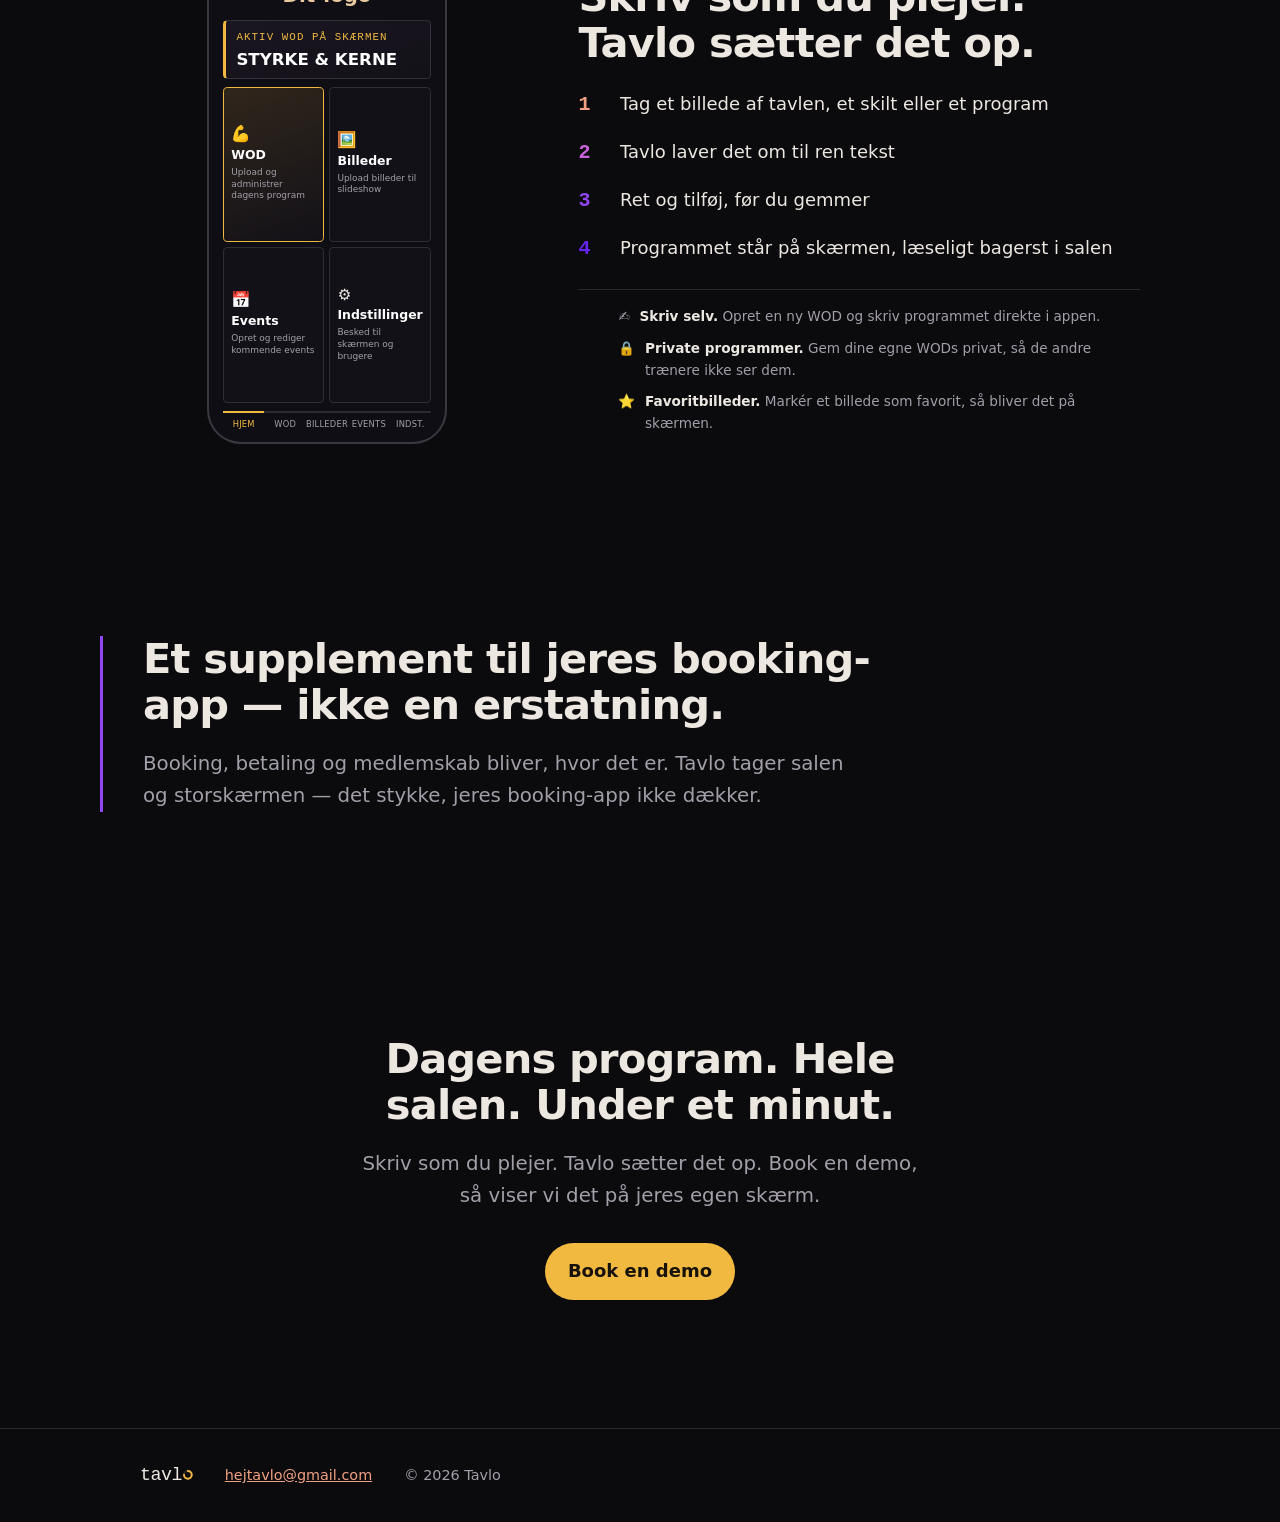
==== commit d0f244bd: "Program-kortet handler nu om genbrug, ikke kun foto "WOD, hold eller plan. Laest fra tavlen og sat o" ====
--- a/index.html
+++ b/index.html
@@ -227,7 +227,7 @@
         <ul class="feature-grid">
           <li class="card reveal">
             <h3>Dagens program</h3>
-            <p>WOD, hold eller plan. Læst fra tavlen og sat op automatisk.</p>
+            <p>WOD, hold eller plan. Gem dem, og send dem på skærmen igen.</p>
           </li>
           <li class="card reveal">
             <h3>Interval-timer</h3>
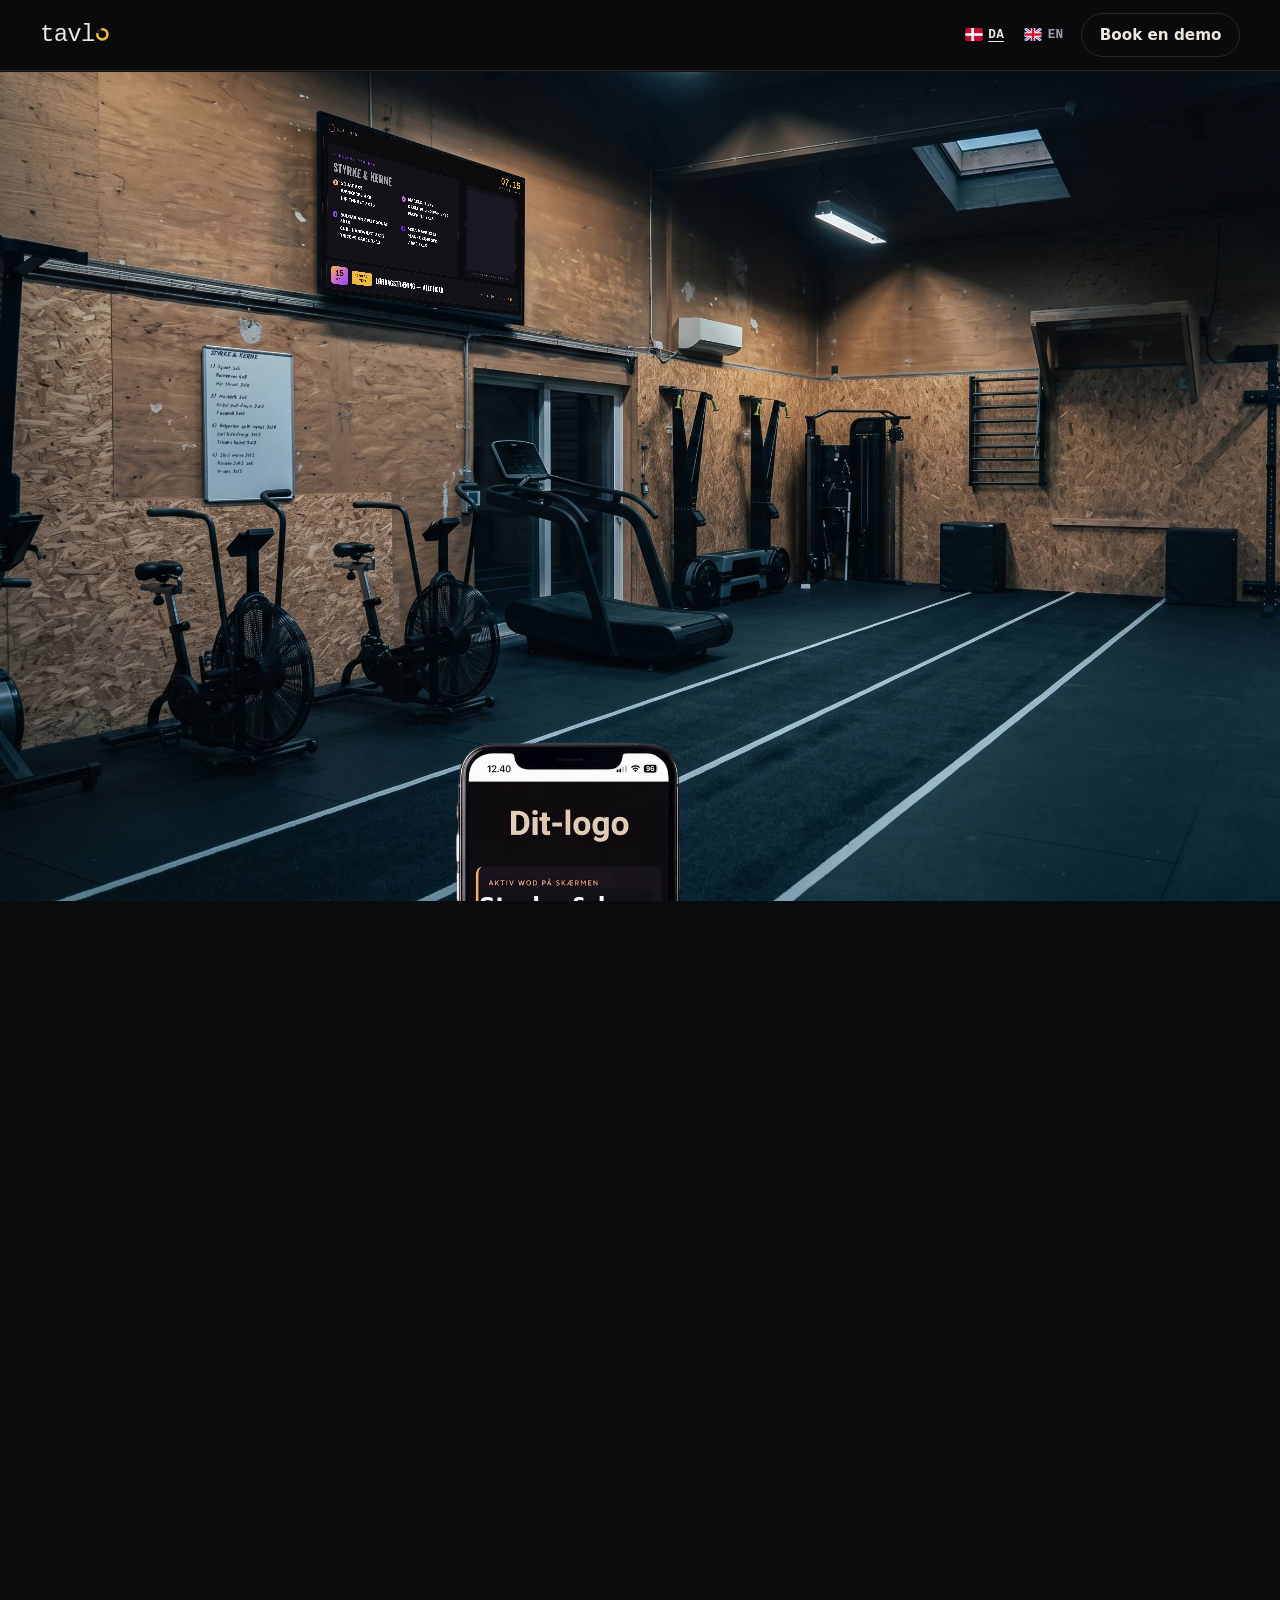
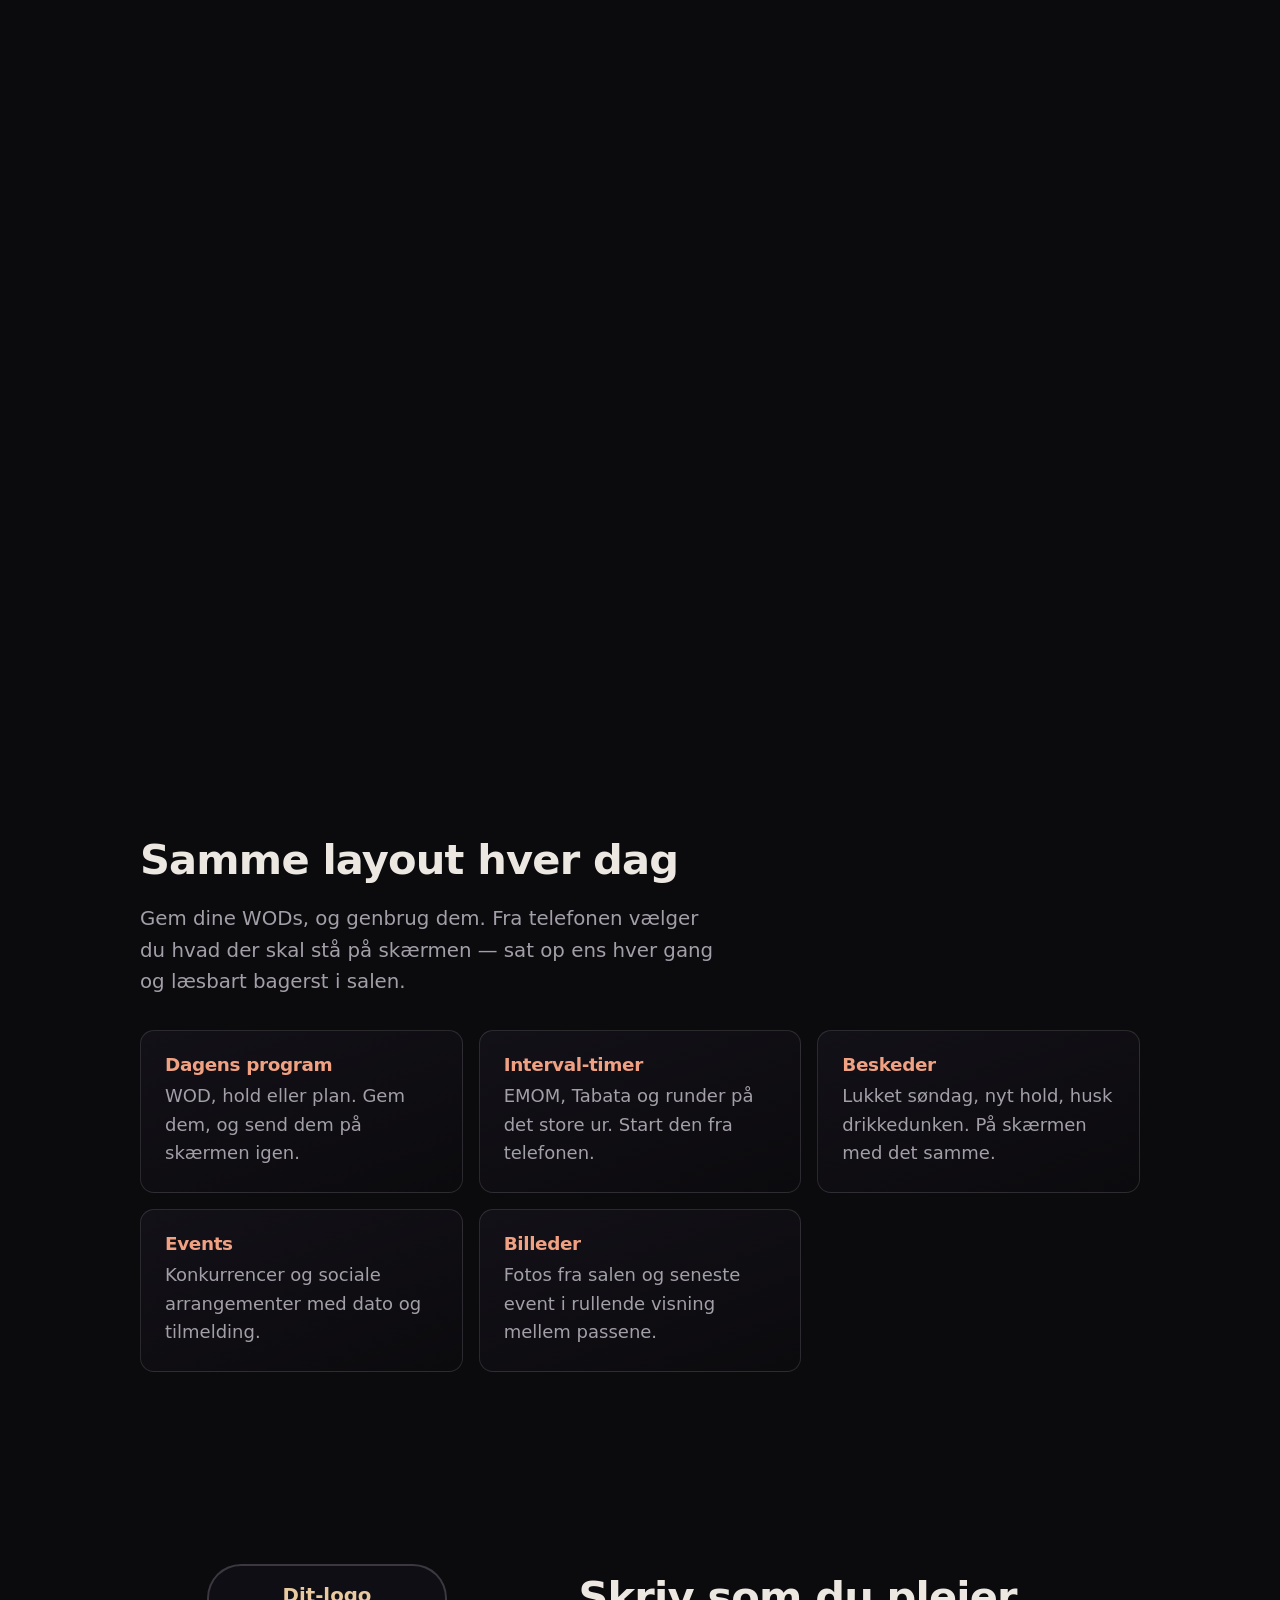
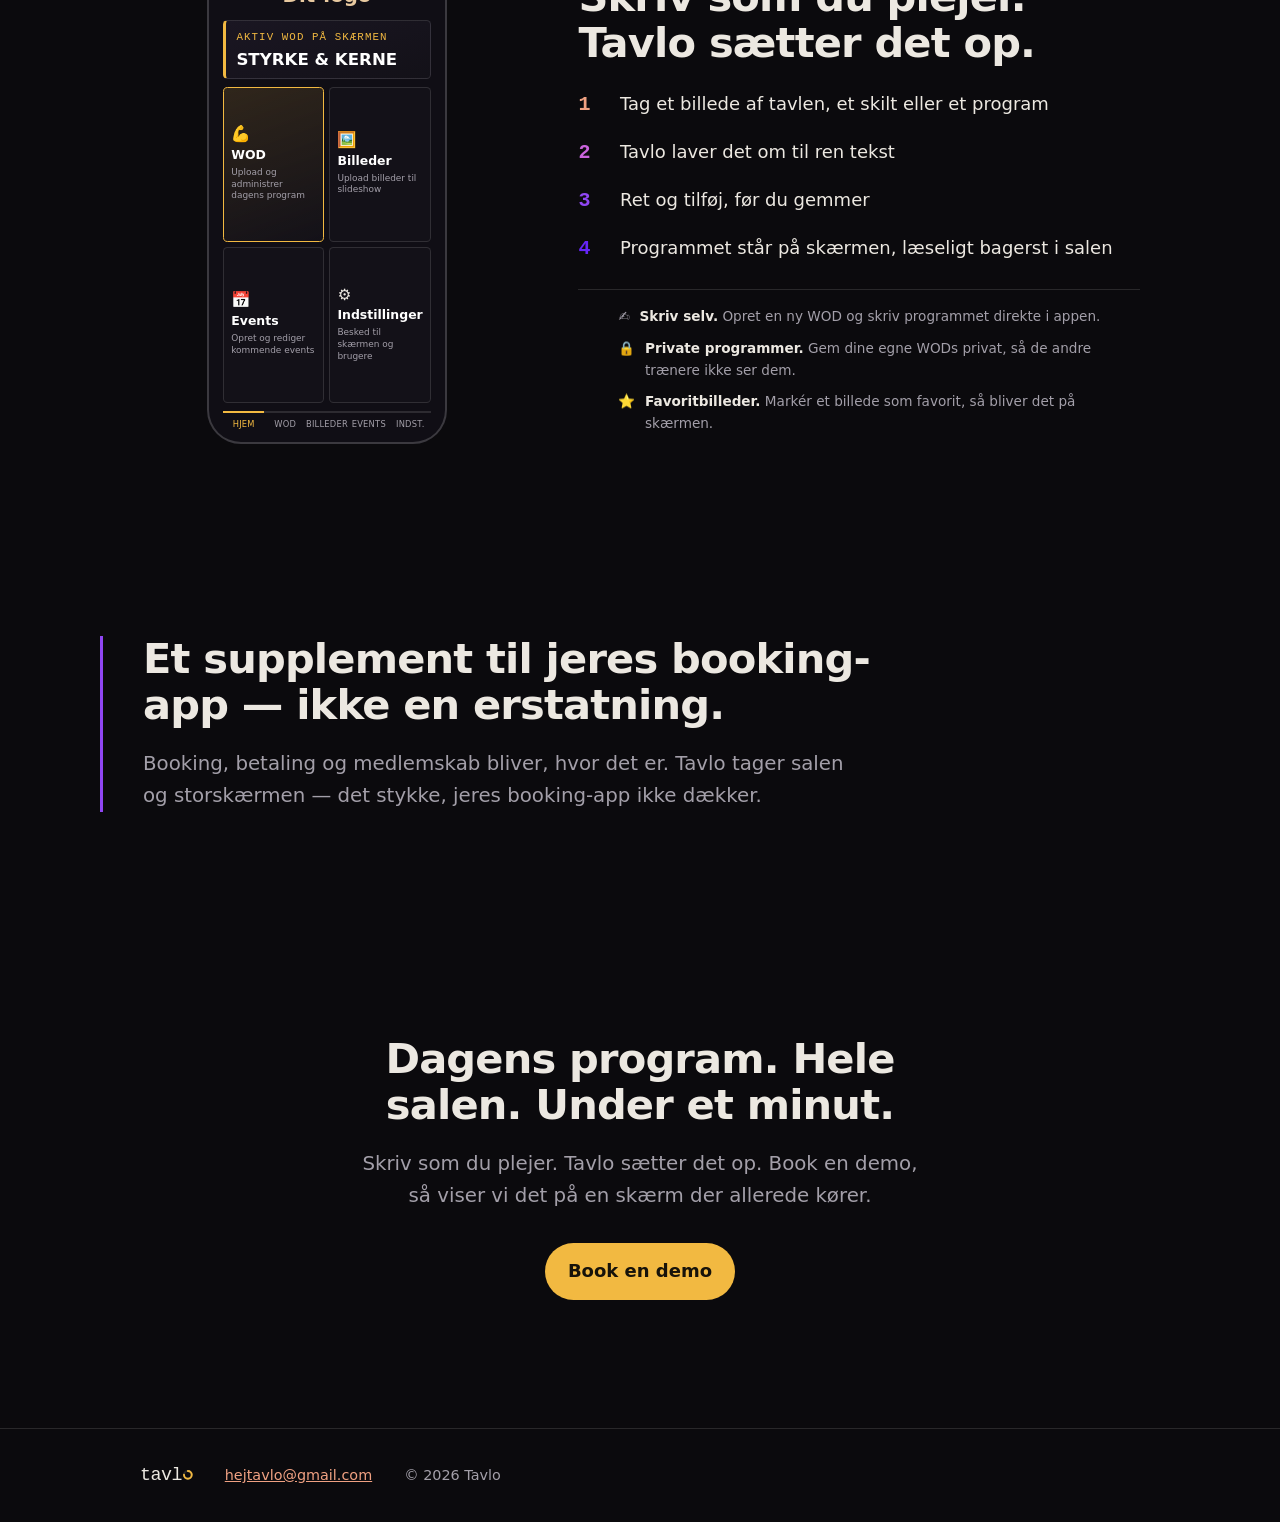
==== commit 6f90e385: "Demo-teksten lover ikke laengere kundens egen skaerm "Book en demo, saa viser vi det paa jeres egen " ====
--- a/index.html
+++ b/index.html
@@ -318,7 +318,7 @@
     <section id="demo" class="demo">
       <div class="wrap">
         <h2 class="reveal">Dagens program. Hele salen. Under et minut.</h2>
-        <p class="lead reveal">Skriv som du plejer. Tavlo sætter det op. Book en demo, så viser vi det på jeres egen skærm.</p>
+        <p class="lead reveal">Skriv som du plejer. Tavlo sætter det op. Book en demo, så viser vi det på en skærm der allerede kører.</p>
         <p class="reveal"><a class="btn btn-primary" href="mailto:hejtavlo@gmail.com?subject=Demo%20af%20Tavlo">Book en demo</a></p>
       </div>
     </section>
